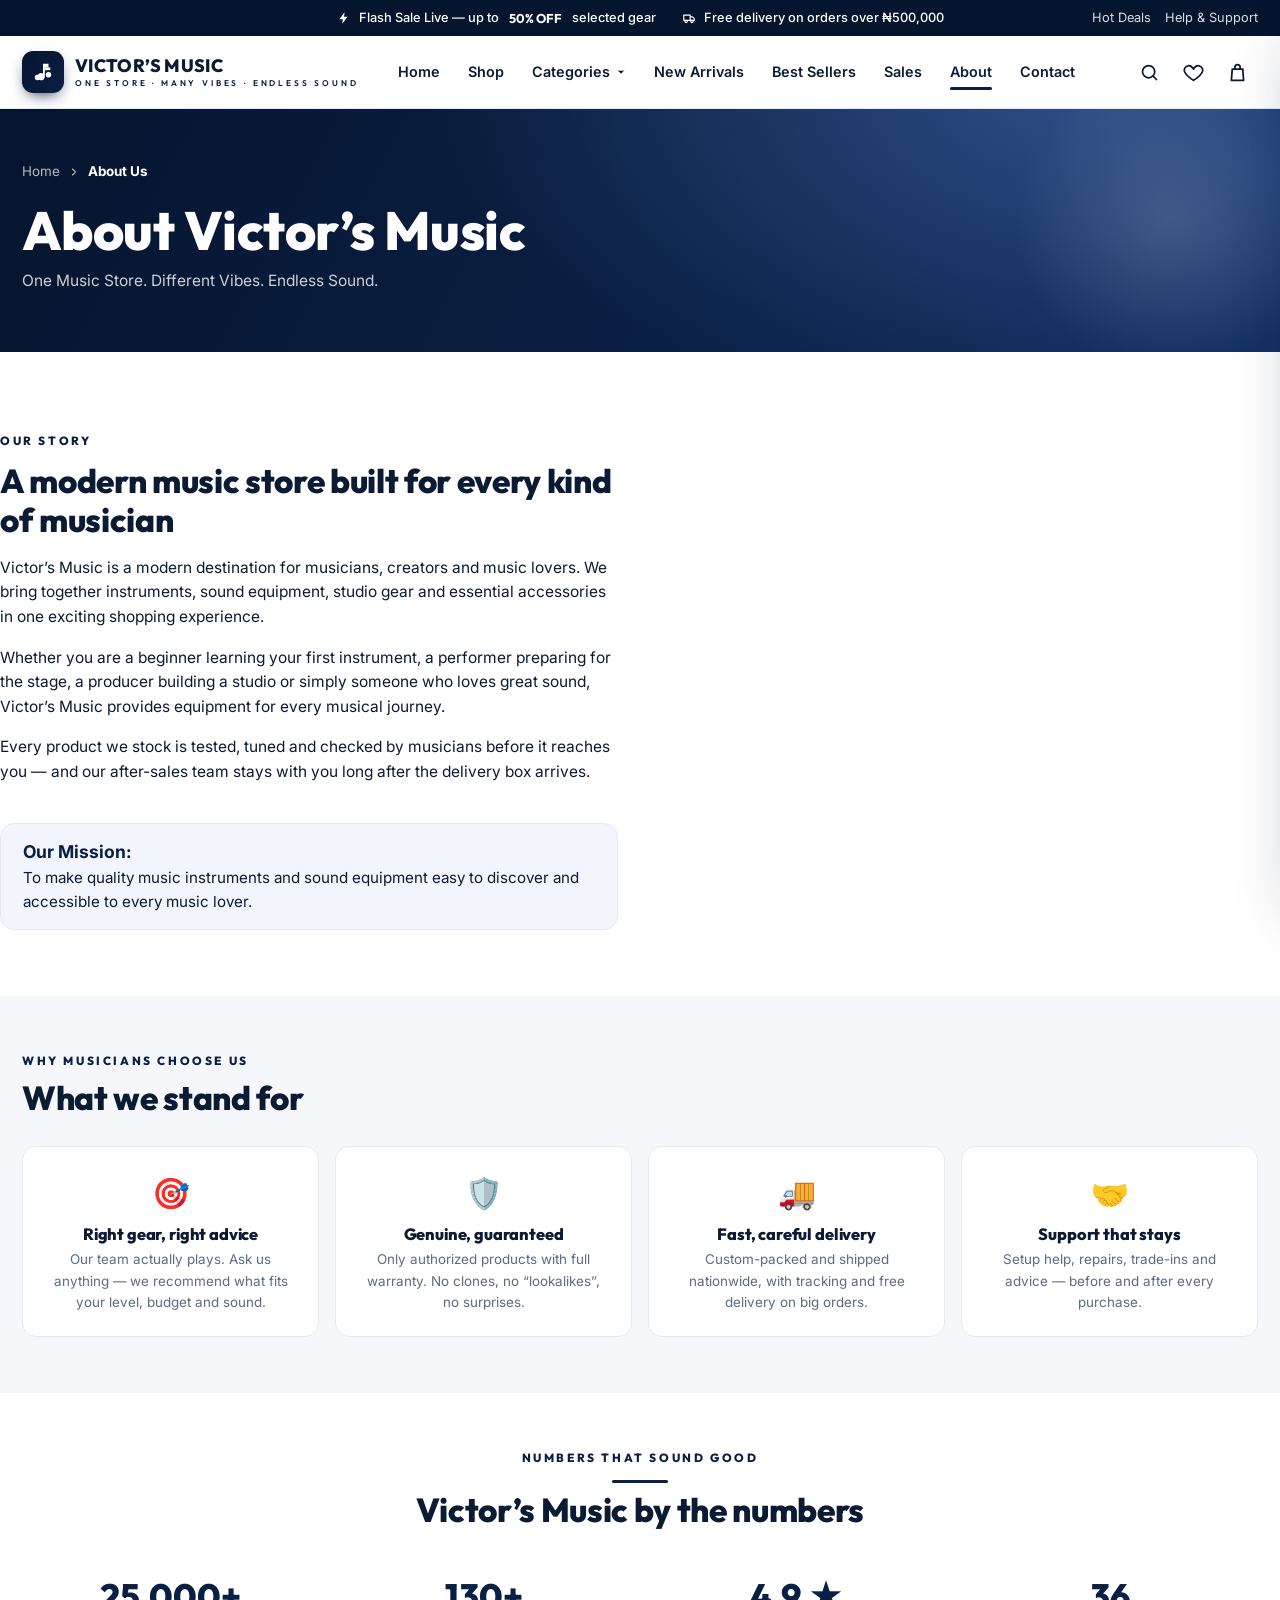
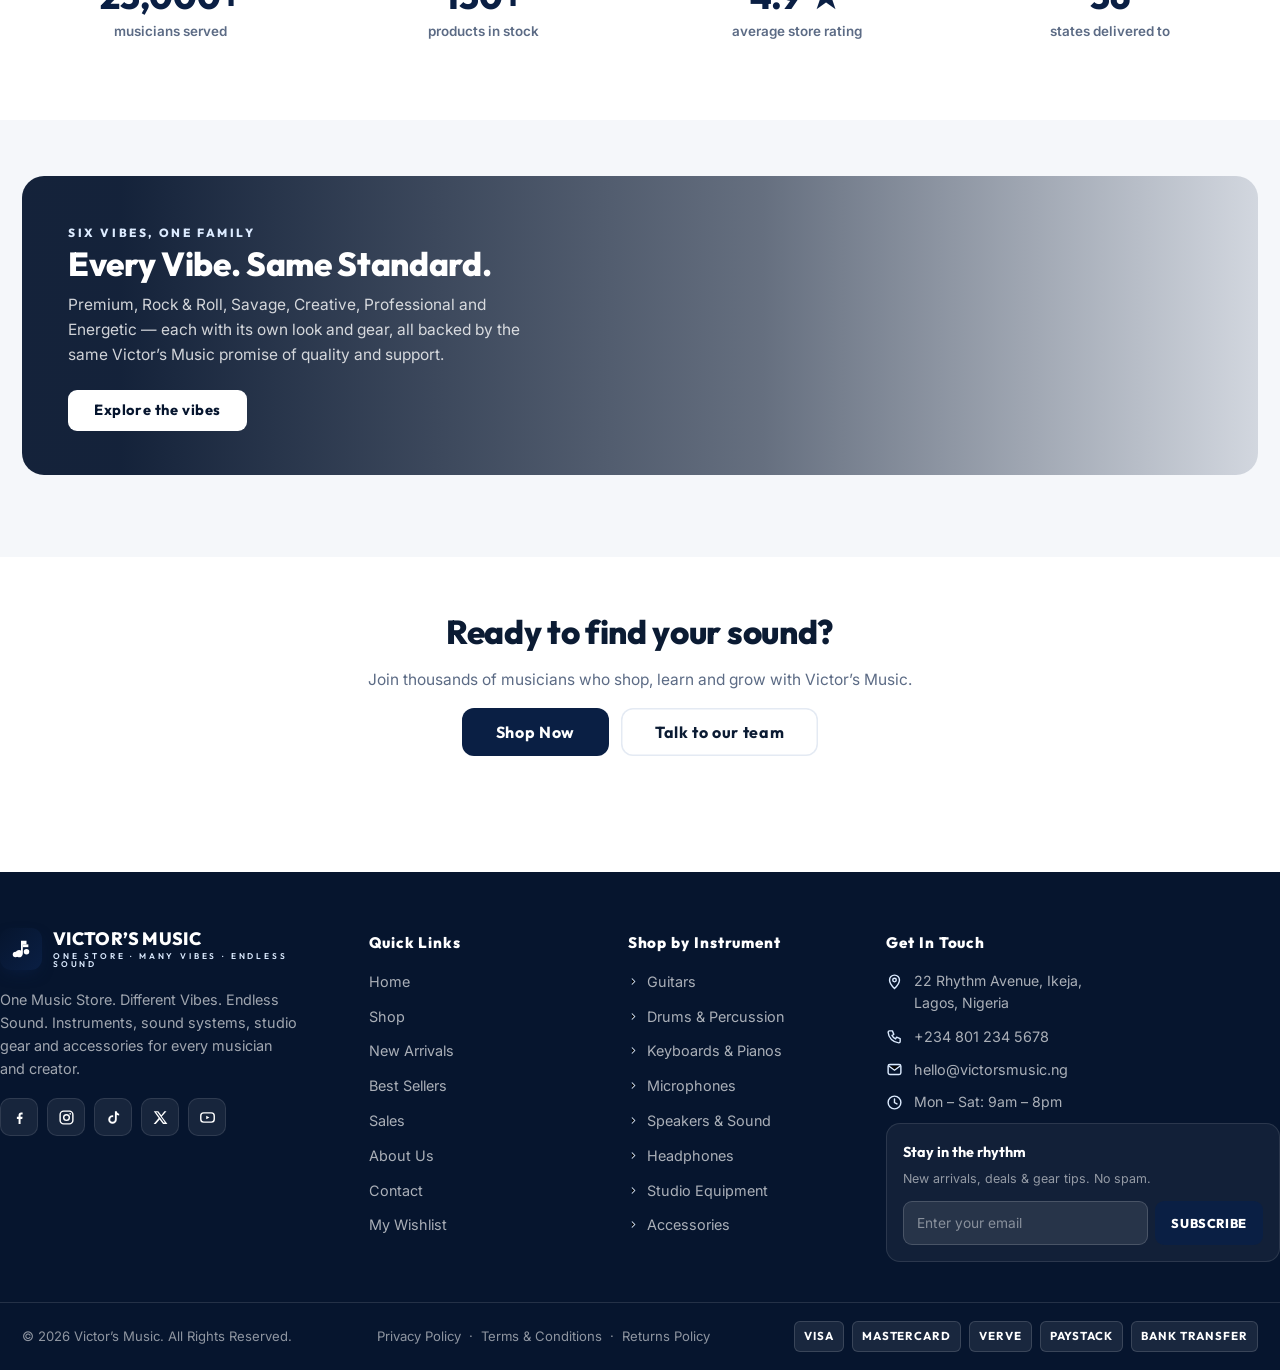
==== about.html @ 10c6d403 "Add files via upload" ====
<!DOCTYPE html>
<html lang="en">
<head>
<meta charset="utf-8">
<meta name="viewport" content="width=device-width, initial-scale=1, viewport-fit=cover">
<title>About Victor's Music</title>
<meta name="description" content="About Victor's Music — a modern destination for musicians, creators and music lovers in Nigeria.">
<link rel="icon" href="data:image/svg+xml,<svg xmlns='http://www.w3.org/2000/svg' viewBox='0 0 100 100'><text y='.9em' font-size='90'>🎵</text></svg>">
<link rel="preconnect" href="https://fonts.googleapis.com">
<link rel="preconnect" href="https://fonts.gstatic.com" crossorigin>
<link href="https://fonts.googleapis.com/css2?family=Inter:wght@400;500;600;700;800&family=Outfit:wght@500;600;700;800;900&display=swap" rel="stylesheet">
<link rel="stylesheet" href="css/style.css">
<link rel="stylesheet" href="css/components.css">
<link rel="stylesheet" href="css/responsive.css">
</head>
<body data-page="about">
<a class="skip-link" href="#vmMain">Skip to content</a>
<div class="topbar" id="vmTopbar"></div>
<header class="site-header" id="vmHeader"></header>

<main id="vmMain">
  <section class="page-hero">
    <div class="page-wrap">
      <div class="crumbs"><a href="index.html">Home</a><svg class="ic" viewBox="0 0 24 24"><path stroke="currentColor" stroke-width="2.2" stroke-linecap="round" stroke-linejoin="round" d="M9 6l6 6-6 6"/></svg><span class="here">About Us</span></div>
      <h1>About Victor&rsquo;s Music</h1>
      <p class="lead">One Music Store. Different Vibes. Endless Sound.</p>
    </div>
    <div class="hero-deco"></div>
  </section>

  <section class="section">
    <div class="page-wrap about-story">
      <div>
        <span class="kicker" style="font-family:var(--font-head);font-weight:800;font-size:.74rem;letter-spacing:.22em;text-transform:uppercase;color:var(--brand)">Our story</span>
        <h2 style="margin:10px 0 16px">A modern music store built for every kind of musician</h2>
        <p>Victor&rsquo;s Music is a modern destination for musicians, creators and music lovers. We bring together instruments, sound equipment, studio gear and essential accessories in one exciting shopping experience.</p>
        <p>Whether you are a beginner learning your first instrument, a performer preparing for the stage, a producer building a studio or simply someone who loves great sound, Victor&rsquo;s Music provides equipment for every musical journey.</p>
        <p>Every product we stock is tested, tuned and checked by musicians before it reaches you — and our after-sales team stays with you long after the delivery box arrives.</p>
        <div class="mini-stat" style="text-align:left;padding:0;margin-top:22px;display:inline-block;background:var(--surface-2);border:1px solid var(--line);border-radius:14px;padding:14px 22px">
          <b style="color:var(--brand);font-size:1.1rem">Our Mission:</b><br>
          <span style="font-size:.95rem">To make quality music instruments and sound equipment easy to discover and accessible to every music lover.</span>
        </div>
      </div>
      <div>
        <img src="https://ai-public.mastergo.com/ai/img_res/e27c6d89054668ee8a7a074ec1b21b3b.jpg" alt="Victor's Music store and studio space" onerror="this.onerror=null;this.style.display='none'">
      </div>
    </div>
  </section>

  <section class="section bg-soft">
    <div class="page-wrap">
      <div class="sec-head">
        <div><span class="kicker">Why musicians choose us</span><h2>What we stand for</h2></div>
      </div>
      <div class="about-values">
        <div class="value-card"><div class="v-em">🎯</div><h4>Right gear, right advice</h4><p>Our team actually plays. Ask us anything — we recommend what fits your level, budget and sound.</p></div>
        <div class="value-card"><div class="v-em">🛡️</div><h4>Genuine, guaranteed</h4><p>Only authorized products with full warranty. No clones, no &ldquo;lookalikes&rdquo;, no surprises.</p></div>
        <div class="value-card"><div class="v-em">🚚</div><h4>Fast, careful delivery</h4><p>Custom-packed and shipped nationwide, with tracking and free delivery on big orders.</p></div>
        <div class="value-card"><div class="v-em">🤝</div><h4>Support that stays</h4><p>Setup help, repairs, trade-ins and advice — before and after every purchase.</p></div>
      </div>
    </div>
  </section>

  <section class="section">
    <div class="page-wrap">
      <div class="sec-head center-head" style="justify-content:center">
        <div><span class="kicker">Numbers that sound good</span><h2>Victor&rsquo;s Music by the numbers</h2></div>
      </div>
      <div style="display:grid;grid-template-columns:repeat(4,1fr);gap:16px" class="stat-row">
        <div class="mini-stat"><div class="n">25,000+</div><div class="l">musicians served</div></div>
        <div class="mini-stat"><div class="n">130+</div><div class="l">products in stock</div></div>
        <div class="mini-stat"><div class="n">4.9 ★</div><div class="l">average store rating</div></div>
        <div class="mini-stat"><div class="n">36</div><div class="l">states delivered to</div></div>
      </div>
    </div>
  </section>

  <section class="section bg-soft">
    <div class="page-wrap">
      <div class="banner reveal" style="margin-bottom:26px">
        <img class="bg" src="https://cdn.wallpapersafari.com/89/11/iXl2vLq.jpg" alt="" onerror="this.onerror=null;this.style.display='none'">
        <div class="bn-veil" style="background:linear-gradient(90deg,rgba(6,21,46,.94) 8%,rgba(6,21,46,.6) 60%,rgba(10,31,68,.15))"></div>
        <div class="bn-in">
          <span class="kicker">Six vibes, one family</span>
          <h2>Every Vibe. Same Standard.</h2>
          <p>Premium, Rock &amp; Roll, Savage, Creative, Professional and Energetic — each with its own look and gear, all backed by the same Victor&rsquo;s Music promise of quality and support.</p>
          <a class="btn" href="shop.html" style="background:#fff;color:#06152E">Explore the vibes</a>
        </div>
      </div>
    </div>
  </section>

  <section class="section">
    <div class="page-wrap" style="text-align:center;max-width:760px">
      <h2>Ready to find your sound?</h2>
      <p class="muted">Join thousands of musicians who shop, learn and grow with Victor&rsquo;s Music.</p>
      <div style="display:flex;gap:12px;justify-content:center;flex-wrap:wrap;margin-top:10px">
        <a class="btn btn-lg" href="shop.html">Shop Now</a>
        <a class="btn btn-lg btn-ghost" href="contact.html">Talk to our team</a>
      </div>
    </div>
  </section>
</main>

<footer class="site-footer" id="vmFooter"></footer>
<div id="vmOverlays"></div>

<script src="js/data.js"></script>
<script src="js/core.js"></script>
<script src="js/layout.js"></script>
<script src="js/cards.js"></script>
<script src="js/pages-home.js"></script>
<script src="js/pages-catalog.js"></script>
<script src="js/pages-product.js"></script>
<script src="js/pages-cart.js"></script>
<script src="js/pages-checkout.js"></script>
<script src="js/pages-misc.js"></script>
<script src="js/boot.js"></script>
</body>
</html>
---- css/style.css ----
/* ==========================================================================
   VICTOR'S MUSIC — style.css
   Design system, themes, layout, navigation, footer.
   Theme engine: <body data-theme="premium|rock|savage|creative|professional|energetic">
   Default (no attribute / "navy") = Navy Blue + White.
   ========================================================================== */

/* ---------- Theme tokens ---------- */
:root{
  --font-body:'Inter',-apple-system,BlinkMacSystemFont,'Segoe UI',Roboto,Arial,sans-serif;
  --font-head:'Outfit','Inter',-apple-system,'Segoe UI',Roboto,Arial,sans-serif;

  /* default: navy + white */
  --page-bg:#FFFFFF;
  --page-bg-2:#F5F7FA;
  --surface:#FFFFFF;
  --surface-2:#F2F6FC;
  --ink:#0B1B33;
  --muted:#5C6B85;
  --line:#E4EAF3;
  --brand:#0A1F44;          /* primary navy */
  --brand-2:#06152E;        /* deep navy */
  --on-brand:#FFFFFF;
  --accent:#DCEBFF;         /* light blue accent */
  --accent-2:#6D9EF0;
  --on-accent:#0A1F44;
  --tint:rgba(10,31,68,.06);
  --tint-2:rgba(10,31,68,.10);
  --sale:#D92D20;
  --ok:#0E9F6E;
  --warn:#B45309;
  --star:#F5B301;
  --hero-grad:radial-gradient(1200px 600px at 85% -10%, rgba(109,158,240,.35) 0%, rgba(10,31,68,0) 55%),linear-gradient(118deg,#06152E 0%,#0A1F44 55%,#0E2A5C 100%);
  --hero-ink:#FFFFFF;
  --hero-muted:rgba(255,255,255,.78);
  --ring:rgba(10,31,68,.35);
  --shadow-1:0 2px 6px rgba(9,24,52,.06),0 1px 2px rgba(9,24,52,.05);
  --shadow-2:0 10px 30px -8px rgba(9,24,52,.16);
  --shadow-3:0 24px 60px -12px rgba(6,21,46,.28);
  --radius:14px;
  --radius-sm:9px;
  --radius-lg:22px;
  --page-max:1280px;
}
body[data-theme="premium"]{
  --page-bg:#0B0B0E; --page-bg-2:#101015; --surface:#15151B; --surface-2:#1B1B22;
  --ink:#F6F1E6; --muted:#A79F8E; --line:#2A2A33;
  --brand:#D4AF37; --brand-2:#121212; --on-brand:#241A04;
  --accent:#E7C766; --accent-2:#D4AF37; --on-accent:#241A04;
  --tint:rgba(212,175,55,.10); --tint-2:rgba(212,175,55,.18);
  --sale:#FF5C4D;
  --hero-grad:radial-gradient(900px 500px at 80% -10%, rgba(212,175,55,.28) 0%, transparent 60%),linear-gradient(120deg,#050505 0%,#101014 55%,#191303 130%);
  --hero-ink:#F7EFDC; --hero-muted:rgba(247,239,220,.72);
  --ring:rgba(212,175,55,.45);
  --shadow-1:0 2px 6px rgba(0,0,0,.5); --shadow-2:0 12px 34px -10px rgba(0,0,0,.65); --shadow-3:0 26px 60px -14px rgba(0,0,0,.8);
}
body[data-theme="rock"]{
  --page-bg:#0D0C0E; --page-bg-2:#131215; --surface:#181619; --surface-2:#201D21;
  --ink:#F6F3F1; --muted:#ABA2A0; --line:#2B272A;
  --brand:#E10600; --brand-2:#0A0809; --on-brand:#FFFFFF;
  --accent:#FF4D43; --accent-2:#E10600; --on-accent:#FFFFFF;
  --tint:rgba(225,6,0,.12); --tint-2:rgba(225,6,0,.2);
  --sale:#FF3B30;
  --hero-grad:radial-gradient(1000px 560px at 82% -12%, rgba(225,6,0,.4) 0%, transparent 58%),linear-gradient(118deg,#0A0809 0%,#17090A 55%,#3A0B09 130%);
  --hero-ink:#FFFFFF; --hero-muted:rgba(255,255,255,.74);
  --ring:rgba(225,6,0,.5);
  --shadow-1:0 2px 6px rgba(0,0,0,.55); --shadow-2:0 12px 34px -10px rgba(0,0,0,.7); --shadow-3:0 26px 60px -14px rgba(0,0,0,.85);
}
body[data-theme="savage"]{
  --page-bg:#07090A; --page-bg-2:#0D1010; --surface:#121617; --surface-2:#171C1C;
  --ink:#EDFFEA; --muted:#8FA68C; --line:#22302A;
  --brand:#39FF14; --brand-2:#060806; --on-brand:#041402;
  --accent:#66FF4D; --accent-2:#39FF14; --on-accent:#041402;
  --tint:rgba(57,255,20,.09); --tint-2:rgba(57,255,20,.16);
  --sale:#FF4D3D;
  --hero-grad:radial-gradient(1000px 540px at 84% -12%, rgba(57,255,20,.22) 0%, transparent 60%),linear-gradient(115deg,#060806 0%,#0B1208 55%,#12270A 130%);
  --hero-ink:#F0FFF0; --hero-muted:rgba(215,255,210,.7);
  --ring:rgba(57,255,20,.5);
  --shadow-1:0 2px 6px rgba(0,0,0,.55); --shadow-2:0 12px 34px -10px rgba(0,0,0,.7); --shadow-3:0 26px 60px -14px rgba(0,0,0,.85);
}
body[data-theme="creative"]{
  --page-bg:#FFFFFF; --page-bg-2:#F8F4FD; --surface:#FFFFFF; --surface-2:#F4ECFC;
  --ink:#2A1040; --muted:#7E6D95; --line:#E9DFF6;
  --brand:#6A0DAD; --brand-2:#2C0349; --on-brand:#FFFFFF;
  --accent:#FF4FA3; --accent-2:#6A0DAD; --on-accent:#FFFFFF;
  --tint:rgba(106,13,173,.07); --tint-2:rgba(106,13,173,.13);
  --sale:#E11D74;
  --hero-grad:radial-gradient(1100px 620px at 88% -12%, rgba(255,79,163,.5) 0%, rgba(120,80,255,.25) 45%, transparent 65%),linear-gradient(120deg,#2C0349 0%,#6A0DAD 48%,#3E1FBF 100%);
  --hero-ink:#FFFFFF; --hero-muted:rgba(255,255,255,.8);
  --ring:rgba(106,13,173,.4);
  --shadow-1:0 2px 6px rgba(44,3,73,.08); --shadow-2:0 12px 34px -10px rgba(44,3,73,.22); --shadow-3:0 26px 60px -14px rgba(44,3,73,.32);
}
body[data-theme="professional"]{
  --page-bg:#FFFFFF; --page-bg-2:#F2F6FB; --surface:#FFFFFF; --surface-2:#EEF3FA;
  --ink:#10233F; --muted:#5A6B85; --line:#DCE5F1;
  --brand:#0F3D91; --brand-2:#08234F; --on-brand:#FFFFFF;
  --accent:#3E78E0; --accent-2:#0F3D91; --on-accent:#FFFFFF;
  --tint:rgba(15,61,145,.07); --tint-2:rgba(15,61,145,.13);
  --sale:#D92D20;
  --hero-grad:radial-gradient(1100px 600px at 85% -12%, rgba(62,120,224,.4) 0%, transparent 60%),linear-gradient(118deg,#08234F 0%,#0F3D91 55%,#1156B8 130%);
  --hero-ink:#FFFFFF; --hero-muted:rgba(255,255,255,.78);
  --ring:rgba(15,61,145,.4);
  --shadow-1:0 2px 6px rgba(8,35,79,.08); --shadow-2:0 12px 34px -10px rgba(8,35,79,.22); --shadow-3:0 26px 60px -14px rgba(8,35,79,.34);
}
body[data-theme="energetic"]{
  --page-bg:#FFFFFF; --page-bg-2:#FFF6EC; --surface:#FFFFFF; --surface-2:#FFEFDC;
  --ink:#171310; --muted:#7A6B5C; --line:#F0E3D3;
  --brand:#FF7A00; --brand-2:#120C06; --on-brand:#2A1400;
  --accent:#FFB066; --accent-2:#FF7A00; --on-accent:#2A1400;
  --tint:rgba(255,122,0,.09); --tint-2:rgba(255,122,0,.16);
  --sale:#E0410B;
  --hero-grad:radial-gradient(1100px 600px at 85% -12%, rgba(255,176,102,.45) 0%, transparent 60%),linear-gradient(118deg,#120C06 0%,#241204 55%,#5A2C00 130%);
  --hero-ink:#FFFFFF; --hero-muted:rgba(255,255,255,.8);
  --ring:rgba(255,122,0,.45);
  --shadow-1:0 2px 6px rgba(18,12,6,.08); --shadow-2:0 12px 34px -10px rgba(18,12,6,.2); --shadow-3:0 26px 60px -14px rgba(18,12,6,.3);
}

/* ---------- Reset / base ---------- */
*,*::before,*::after{box-sizing:border-box}
html{-webkit-text-size-adjust:100%;scroll-behavior:smooth}
body{
  margin:0;
  font-family:var(--font-body);
  font-size:15.5px;
  line-height:1.6;
  color:var(--ink);
  background:var(--page-bg);
  transition:background-color .45s ease,color .45s ease;
  -webkit-font-smoothing:antialiased;
  overflow-x:hidden;
}
img{max-width:100%;display:block;border:0}
a{color:inherit;text-decoration:none}
button{font:inherit;cursor:pointer;border:0;background:none;color:inherit}
input,select,textarea{font:inherit;color:inherit}
h1,h2,h3,h4,h5{font-family:var(--font-head);line-height:1.16;margin:0 0 .5em;font-weight:800;letter-spacing:-.01em}
h1{font-size:clamp(1.9rem,4.2vw,3.4rem)}
h2{font-size:clamp(1.45rem,2.6vw,2.15rem)}
h3{font-size:1.22rem}
h4{font-size:1.02rem}
p{margin:0 0 1em}
ul{padding:0;margin:0;list-style:none}
svg{display:block}
::selection{background:var(--brand);color:#fff}
:focus-visible{outline:2px solid var(--ring);outline-offset:2px;border-radius:4px}

.page-wrap{max-width:var(--page-max);margin:0 auto;padding:0 22px}
.wrap-wide{max-width:1460px;margin:0 auto;padding:0 22px}

.section{padding:56px 0}
.section-tight{padding:36px 0}
.muted{color:var(--muted)}
.accent{color:var(--brand)}
small{font-size:.86em}

/* theme surface helpers */
.bg-soft{background:var(--page-bg-2)}

/* ---------- Reusable UI primitives ---------- */
.btn{
  display:inline-flex;align-items:center;justify-content:center;gap:9px;
  font-family:var(--font-head);font-weight:700;font-size:.92rem;letter-spacing:.04em;
  padding:13px 26px;border-radius:var(--radius-sm);line-height:1;
  background:var(--brand);color:var(--on-brand);
  transition:transform .16s ease,box-shadow .2s ease,background .2s ease,color .2s ease,opacity .2s ease;
  white-space:nowrap;user-select:none;
}
.btn:hover{transform:translateY(-2px);box-shadow:var(--shadow-2);filter:brightness(1.06)}
.btn:active{transform:translateY(0)}
.btn:disabled{opacity:.55;cursor:not-allowed;transform:none;box-shadow:none;filter:none}
.btn-lg{padding:16px 34px;font-size:1rem;border-radius:12px}
.btn-sm{padding:9px 16px;font-size:.82rem}
.btn-block{width:100%}
.btn .ic{width:17px;height:17px;flex:none}
.btn-gold{background:var(--brand);}
.btn-ghost{
  background:transparent;color:var(--ink);box-shadow:inset 0 0 0 1.5px var(--line);
}
.btn-ghost:hover{background:var(--tint);box-shadow:inset 0 0 0 1.5px var(--tint-2)}
.btn-ghost-inv{
  background:rgba(255,255,255,.08);color:#fff;box-shadow:inset 0 0 0 1.5px rgba(255,255,255,.35);
}
.btn-ghost-inv:hover{background:rgba(255,255,255,.16);box-shadow:inset 0 0 0 1.5px rgba(255,255,255,.6)}
.btn-outline-accent{background:transparent;color:var(--brand);box-shadow:inset 0 0 0 1.5px var(--brand)}
.btn-outline-accent:hover{background:var(--brand);color:var(--on-brand)}
.btn-dark{background:var(--brand-2);color:#fff}
.btn-danger{background:var(--sale);color:#fff}
.btn-soft{background:var(--tint);color:var(--brand)}

.icon-btn{
  position:relative;display:inline-flex;align-items:center;justify-content:center;
  width:42px;height:42px;border-radius:50%;color:var(--ink);
  transition:background .18s ease,transform .15s ease;
}
.icon-btn:hover{background:var(--tint)}
.icon-btn .ic{width:21px;height:21px}
.icon-btn .badge{
  position:absolute;top:-2px;right:-2px;min-width:18px;height:18px;padding:0 4px;
  border-radius:20px;background:var(--brand);color:var(--on-brand);
  font-size:.66rem;font-weight:800;display:flex;align-items:center;justify-content:center;
  font-family:var(--font-head);border:2px solid var(--page-bg);
}
.badge-pop{animation:pop .4s ease}
@keyframes pop{40%{transform:scale(1.35)}}

/* ---------- chips & badges ---------- */
.chip{
  display:inline-flex;align-items:center;gap:6px;padding:6px 13px;border-radius:30px;
  background:var(--surface);box-shadow:inset 0 0 0 1px var(--line);
  font-size:.82rem;font-weight:600;color:var(--ink);transition:all .18s ease;white-space:nowrap;
}
a.chip:hover{box-shadow:inset 0 0 0 1.5px var(--brand);transform:translateY(-1px)}
.tag{
  display:inline-block;padding:4px 10px;border-radius:6px;font-size:.7rem;font-weight:800;
  letter-spacing:.08em;text-transform:uppercase;font-family:var(--font-head);
}
.tag-new{background:#0E9F6E;color:#fff}
.tag-best{background:#F59E0B;color:#331b00}
.tag-hot{background:#E10600;color:#fff}
.tag-sale{background:#D92D20;color:#fff}
.tag-flash{background:#B91C1C;color:#fff}
.tag-premium{background:#D4AF37;color:#241A04}
.tag-rock{background:#E10600;color:#fff}
.tag-savage{background:#39FF14;color:#061305}
.tag-creative{background:linear-gradient(90deg,#6A0DAD,#FF4FA3);color:#fff}
.tag-professional{background:#0F3D91;color:#fff}
.tag-energetic{background:#FF7A00;color:#2A1400}

.stars{display:inline-flex;align-items:center;gap:6px;font-size:.8rem;color:var(--muted)}
.star-row{position:relative;display:inline-block;font-size:1rem;line-height:1;letter-spacing:2px;color:#D7DCE6}
.star-row .fill{position:absolute;inset:0;overflow:hidden;white-space:nowrap;color:var(--star);width:0}
.star-row i{font-style:normal}
.star-row .back{white-space:nowrap}
.star-row .fill span{white-space:nowrap}

/* ---------- Section headers ---------- */
.sec-head{display:flex;align-items:flex-end;justify-content:space-between;gap:18px;margin-bottom:28px;flex-wrap:wrap}
.sec-head .kicker{
  font-family:var(--font-head);font-weight:800;font-size:.74rem;letter-spacing:.22em;
  text-transform:uppercase;color:var(--brand);margin-bottom:8px;display:block;
}
.sec-head h2{margin:0}
.sec-head p{margin:6px 0 0;color:var(--muted);max-width:640px}
.sec-head .link-all{font-weight:700;font-size:.88rem;color:var(--brand);display:inline-flex;gap:7px;align-items:center}
.sec-head .link-all:hover{gap:11px}
.sec-head .link-all .ic{width:15px;height:15px;transition:transform .18s ease}
.center-head{text-align:center}
.center-head .kicker::after{content:"";display:block;width:56px;height:3px;border-radius:3px;background:var(--brand);margin:12px auto 0}

/* ---------- Announcement bar ---------- */
.topbar{background:var(--brand-2);color:#fff;font-size:.8rem;position:relative;z-index:60}
.topbar .page-wrap{display:flex;align-items:center;justify-content:center;gap:26px;height:36px}
.topbar .msg{display:flex;align-items:center;gap:8px;font-weight:500;white-space:nowrap}
.topbar .msg .ic{width:14px;height:14px;flex:none}
.topbar b{font-family:var(--font-head)}
.topbar .right{position:absolute;right:22px;display:flex;gap:14px}
.topbar .right a{opacity:.85;display:inline-flex;align-items:center;gap:6px}
.topbar .right a:hover{opacity:1;text-decoration:underline}
@media(max-width:760px){.topbar .right{display:none}.topbar .msg{font-size:.74rem}}

/* ---------- Header / nav ---------- */
.site-header{
  position:sticky;top:0;z-index:50;
  background:color-mix(in srgb,var(--page-bg) 92%,transparent);
  -webkit-backdrop-filter:blur(12px);backdrop-filter:blur(12px);
  border-bottom:1px solid var(--line);
  transition:background .4s ease,border-color .4s ease;
}
.nav-row{display:flex;align-items:center;gap:18px;height:72px}
.brand{display:flex;align-items:center;gap:11px;flex:none}
.brand .mark{
  width:42px;height:42px;border-radius:11px;flex:none;
  background:linear-gradient(135deg,var(--brand-2),var(--brand));
  display:flex;align-items:center;justify-content:center;color:var(--on-brand);
  box-shadow:0 6px 16px -6px var(--brand);
}
.brand .mark .ic{width:22px;height:22px}
.brand .name{font-family:var(--font-head);font-weight:800;font-size:1.12rem;line-height:1;letter-spacing:.02em}
.brand .name span{display:block;font-size:.52rem;font-weight:600;letter-spacing:.34em;text-transform:uppercase;color:var(--brand);margin-top:4px}
.main-nav{display:flex;align-items:center;gap:2px;margin-left:8px;flex:1}
.main-nav a{
  padding:9px 13px;border-radius:9px;font-weight:600;font-size:.9rem;color:var(--ink);
  display:flex;align-items:center;gap:6px;position:relative;
}
.main-nav a:hover{background:var(--tint);color:var(--brand)}
.main-nav a.active{color:var(--brand)}
.main-nav a.active::after{content:"";position:absolute;left:13px;right:13px;bottom:3px;height:3px;border-radius:3px;background:var(--brand)}
.nav-cta{
  margin-left:auto;display:flex;align-items:center;gap:2px;flex:none;
}
.nav-cta .sep{width:1px;height:26px;background:var(--line);margin:0 8px}
.has-dd{position:relative}
.dd-caret{width:10px;height:10px;transition:transform .2s ease}
.has-dd:hover .dd-caret{transform:rotate(180deg)}

/* mega dropdown */
.mega{
  position:absolute;top:calc(100% + 14px);left:50%;transform:translateX(-50%) translateY(8px);
  width:min(880px,calc(100vw - 40px));
  background:var(--surface);border:1px solid var(--line);border-radius:var(--radius-lg);
  box-shadow:var(--shadow-3);
  opacity:0;visibility:hidden;transition:opacity .18s ease,transform .18s ease,visibility .18s;
  padding:22px;display:grid;grid-template-columns:1.25fr 1fr;gap:8px 30px;
}
.has-dd:hover .mega,.has-dd:focus-within .mega{opacity:1;visibility:visible;transform:translateX(-50%) translateY(0)}
.mega::before{content:"";position:absolute;top:-14px;left:0;right:0;height:14px}
.mega h4{margin:4px 0 10px;font-size:.76rem;letter-spacing:.16em;text-transform:uppercase;color:var(--brand)}
.mega .links{display:grid;grid-template-columns:1fr 1fr;gap:2px 20px}
.mega .links a,.mega .links button{
  display:flex;align-items:center;gap:10px;padding:7px 10px;border-radius:9px;font-weight:600;font-size:.9rem;text-align:left;width:100%;
}
.mega .links a:hover,.mega .links button:hover{background:var(--tint);color:var(--brand);transform:translateX(3px)}
.mega .links .em{font-size:1.05rem}
.mega .vibe-panel .links{display:flex;flex-direction:column}
.vibe-dot{width:9px;height:9px;border-radius:50%;flex:none;box-shadow:0 0 0 3px var(--page-bg),0 0 0 4px currentColor}
.dot-premium{background:#D4AF37;color:#D4AF37}
.dot-rock{background:#E10600;color:#E10600}
.dot-savage{background:#39FF14;color:#39FF14}
.dot-creative{background:linear-gradient(90deg,#6A0DAD,#FF4FA3);color:#6A0DAD}
.dot-professional{background:#0F3D91;color:#0F3D91}
.dot-energetic{background:#FF7A00;color:#FF7A00}

/* mobile burger + off-canvas */
.burger{display:none}
.mobile-nav{position:fixed;inset:0;z-index:120;visibility:hidden}
.mobile-nav.open{visibility:visible}
.mobile-nav .scrim{position:absolute;inset:0;background:rgba(4,10,22,.55);opacity:0;transition:opacity .25s ease;backdrop-filter:blur(2px)}
.mobile-nav.open .scrim{opacity:1}
.mobile-nav .panel{
  position:absolute;top:0;bottom:0;left:0;width:min(330px,88vw);
  background:var(--page-bg);transform:translateX(-102%);transition:transform .28s cubic-bezier(.2,.8,.2,1);
  display:flex;flex-direction:column;box-shadow:var(--shadow-3);overflow:hidden;
}
.mobile-nav.open .panel{transform:translateX(0)}
.mobile-nav .panel-head{display:flex;align-items:center;justify-content:space-between;padding:18px 20px;border-bottom:1px solid var(--line)}
.mobile-nav .panel-body{overflow-y:auto;padding:10px 18px 26px;flex:1}
.mobile-nav a.row-link{
  display:flex;align-items:center;justify-content:space-between;gap:10px;padding:13px 6px;
  font-weight:600;font-size:.98rem;border-bottom:1px solid var(--line);
}
.mobile-nav .group-title{font-size:.72rem;font-weight:800;letter-spacing:.18em;text-transform:uppercase;color:var(--brand);margin:20px 6px 6px}
.mobile-nav .mini{display:flex;flex-wrap:wrap;gap:8px}
.mobile-nav .mini a{padding:7px 12px;font-size:.83rem;font-weight:600;border-radius:8px;background:var(--surface-2);border:1px solid var(--line)}
.mobile-nav .mini a:hover{border-color:var(--brand);color:var(--brand)}
.mobile-nav .panel-foot{padding:16px 20px;border-top:1px solid var(--line);font-size:.8rem;color:var(--muted)}

/* ---------- Search overlay ---------- */
.search-layer{position:fixed;inset:0;z-index:110;visibility:hidden;display:flex;align-items:flex-start;justify-content:center;padding:7vh 18px 0}
.search-layer.open{visibility:visible}
.search-layer .scrim{position:absolute;inset:0;background:rgba(4,10,22,.6);opacity:0;transition:opacity .22s ease;backdrop-filter:blur(3px)}
.search-layer.open .scrim{opacity:1}
.search-box{
  position:relative;width:min(720px,100%);background:var(--page-bg);border-radius:18px;
  box-shadow:var(--shadow-3);overflow:hidden;opacity:0;transform:translateY(-14px);transition:opacity .2s ease,transform .2s ease;
  border:1px solid var(--line);
}
.search-layer.open .search-box{opacity:1;transform:translateY(0)}
.search-form{display:flex;align-items:center;gap:12px;padding:6px 8px 6px 20px;border-bottom:1px solid var(--line)}
.search-form .ic{width:22px;height:22px;color:var(--brand);flex:none}
.search-form input{flex:1;border:0;background:none;font-size:1.08rem;padding:16px 0;min-width:0}
.search-form input:focus{outline:none}
.search-close{flex:none}
.search-sugg{padding:16px 20px 20px}
.search-sugg h5{margin:0 0 10px;font-size:.74rem;letter-spacing:.15em;text-transform:uppercase;color:var(--muted);font-family:var(--font-head)}
.search-sugg .terms{display:flex;flex-wrap:wrap;gap:8px}
.search-results-nowrap{max-height:300px;overflow:auto}
.sr-item{display:flex;align-items:center;gap:12px;padding:9px 10px;border-radius:10px}
.sr-item:hover{background:var(--tint)}
.sr-item img{width:46px;height:46px;object-fit:cover;border-radius:8px;flex:none;background:var(--page-bg-2)}
.sr-item .t{flex:1;min-width:0}
.sr-item .t b{display:block;font-size:.92rem;white-space:nowrap;overflow:hidden;text-overflow:ellipsis}
.sr-item .t small{color:var(--muted)}
.sr-item .p{font-weight:800;font-family:var(--font-head);font-size:.92rem;color:var(--brand)}

/* ---------- Hero ---------- */
.hero{position:relative;color:var(--hero-ink);background:var(--hero-grad);overflow:hidden}
.hero .grid{display:grid;grid-template-columns:1.05fr .95fr;gap:44px;align-items:center;padding:78px 0 92px;position:relative;z-index:2}
.hero .eyebrow{
  display:inline-flex;align-items:center;gap:10px;padding:8px 16px;border-radius:30px;
  background:rgba(255,255,255,.1);border:1px solid rgba(255,255,255,.22);
  font-family:var(--font-head);font-weight:700;font-size:.78rem;letter-spacing:.16em;text-transform:uppercase;margin-bottom:20px;
}
.hero h1{font-size:clamp(2.5rem,5.6vw,4.35rem);margin-bottom:14px;color:#fff}
.hero h1 .hl{color:var(--accent)}
.hero .tagline{
  font-family:var(--font-head);font-weight:700;font-size:clamp(1.05rem,1.8vw,1.4rem);
  color:#fff;margin:0 0 12px;letter-spacing:.01em;
}
.hero .tagline em{font-style:normal;color:var(--accent)}
.hero .sub{color:var(--hero-muted);font-size:1.03rem;max-width:520px;margin:0 0 30px}
.hero .cta-row{display:flex;gap:14px;flex-wrap:wrap}
.hero .cta-row .btn{background:#fff;color:var(--brand-2)}
.hero .cta-row .btn-b{background:transparent;color:#fff;box-shadow:inset 0 0 0 1.5px rgba(255,255,255,.45)}
.hero .cta-row .btn-b:hover{background:rgba(255,255,255,.14)}
.hero .stats{display:flex;gap:36px;margin-top:42px;flex-wrap:wrap}
.hero .stats .num{font-family:var(--font-head);font-weight:800;font-size:1.55rem;color:#fff;line-height:1.1}
.hero .stats .lbl{font-size:.78rem;color:var(--hero-muted)}
.hero .art{position:relative;z-index:2}
.hero-img{
  border-radius:var(--radius-lg);aspect-ratio:5/4;object-fit:cover;width:100%;
  box-shadow:0 30px 80px -20px rgba(0,0,0,.55);
  border:1px solid rgba(255,255,255,.14);
}
.hero .float-card{
  position:absolute;background:rgba(255,255,255,.12);border:1px solid rgba(255,255,255,.25);
  -webkit-backdrop-filter:blur(10px);backdrop-filter:blur(10px);border-radius:14px;
  padding:12px 16px;display:flex;align-items:center;gap:11px;color:#fff;box-shadow:0 18px 40px -14px rgba(0,0,0,.5);
  animation:floaty 5s ease-in-out infinite;
}
.hero .float-card .f-ic{width:38px;height:38px;border-radius:10px;background:rgba(255,255,255,.15);display:flex;align-items:center;justify-content:center;flex:none}
.hero .float-card .f-ic .ic{width:20px;height:20px}
.hero .float-card b{display:block;font-size:.92rem;line-height:1.2;font-family:var(--font-head)}
.hero .float-card small{color:rgba(255,255,255,.75);font-size:.72rem}
.hero .fc-1{top:9%;left:-6%;animation-delay:.4s}
.hero .fc-2{bottom:7%;right:-3%;animation-delay:2s}
@keyframes floaty{0%,100%{transform:translateY(0)}50%{transform:translateY(-9px)}}
.hero .eq-bars{position:absolute;right:6%;bottom:6%;display:flex;gap:5px;align-items:flex-end;opacity:.5;z-index:1}
.hero .eq-bars i{width:7px;background:var(--accent);border-radius:4px;animation:eq 1.1s ease-in-out infinite}
.hero .eq-bars i:nth-child(1){height:16px}.hero .eq-bars i:nth-child(2){height:30px;animation-delay:.2s}
.hero .eq-bars i:nth-child(3){height:22px;animation-delay:.45s}.hero .eq-bars i:nth-child(4){height:34px;animation-delay:.1s}
.hero .eq-bars i:nth-child(5){height:12px;animation-delay:.6s}
@keyframes eq{0%,100%{transform:scaleY(.5)}50%{transform:scaleY(1)}}
.hero-wave{position:absolute;bottom:-1px;left:0;right:0;z-index:1;line-height:0}
.hero-wave svg{width:100%;height:60px;fill:var(--page-bg)}

@media(max-width:980px){
  .hero .grid{grid-template-columns:1fr;padding:58px 0 66px;gap:38px}
  .hero .art{max-width:520px}
  .hero .fc-1{left:-2%}
}
/* dark themes: white CTA contrast fix */
body[data-theme="rock"] .hero .cta-row .btn,body[data-theme="savage"] .hero .cta-row .btn{background:#fff}

/* ---------- Feature strip ---------- */
.feat-strip{background:var(--brand-2);color:#fff}
body[data-theme="navy"] .feat-strip{background:#06152E}
.feat-strip .page-wrap{display:grid;grid-template-columns:repeat(4,1fr);gap:10px;padding:20px 22px}
.feat-strip .feat{display:flex;gap:13px;align-items:center;padding:6px 8px}
.feat-strip .f-ic{width:44px;height:44px;border-radius:12px;background:rgba(255,255,255,.08);border:1px solid rgba(255,255,255,.14);display:flex;align-items:center;justify-content:center;flex:none}
.feat-strip .f-ic .ic{width:21px;height:21px;color:var(--accent)}
.feat-strip b{display:block;font-family:var(--font-head);font-size:.9rem}
.feat-strip small{color:rgba(255,255,255,.6);font-size:.78rem}
@media(max-width:900px){.feat-strip .page-wrap{grid-template-columns:repeat(2,1fr)}}
@media(max-width:520px){.feat-strip .page-wrap{grid-template-columns:1fr;gap:4px}}

/* ---------- Vibe cards ---------- */
.vibe-grid{display:grid;grid-template-columns:repeat(3,1fr);gap:20px}
.vibe-card{
  position:relative;border-radius:var(--radius-lg);overflow:hidden;display:block;
  box-shadow:var(--shadow-1);isolation:isolate;min-height:230px;
}
.vibe-card .vc-bg{position:absolute;inset:0;object-fit:cover;width:100%;height:100%;transition:transform .55s ease;z-index:-2}
.vibe-card:hover .vc-bg{transform:scale(1.07)}
.vibe-card .vc-veil{position:absolute;inset:0;z-index:-1;transition:opacity .35s ease}
.vibe-card .vc-in{position:relative;z-index:1;padding:24px;height:100%;display:flex;flex-direction:column;min-height:230px}
.vibe-card .vc-icon{font-size:1.9rem;line-height:1;margin-bottom:auto}
.vibe-card h3{color:#fff;font-size:1.5rem;margin:0 0 4px;text-shadow:0 2px 14px rgba(0,0,0,.5)}
.vibe-card p{color:rgba(255,255,255,.88);font-weight:600;margin:0 0 14px;font-size:.9rem}
.vibe-card .vc-go{
  display:inline-flex;align-items:center;gap:8px;color:#fff;font-weight:700;font-size:.82rem;
  letter-spacing:.1em;text-transform:uppercase;font-family:var(--font-head);padding-bottom:3px;
  border-bottom:2px solid rgba(255,255,255,.7);width:max-content;transition:gap .18s ease;
}
.vibe-card:hover .vc-go{gap:13px}
.vibe-card .vc-go .ic{width:14px;height:14px}
/* per-card gradient veils */
.vibe-card[data-vibe="premium"] .vc-veil{background:linear-gradient(160deg,rgba(10,8,4,.1) 20%,rgba(212,175,55,.25) 60%,rgba(0,0,0,.62))}
.vibe-card[data-vibe="rock"] .vc-veil{background:linear-gradient(165deg,rgba(20,2,2,.1) 10%,rgba(225,6,0,.35) 55%,rgba(0,0,0,.66))}
.vibe-card[data-vibe="savage"] .vc-veil{background:linear-gradient(165deg,rgba(0,0,0,.15) 10%,rgba(25,80,10,.4) 50%,rgba(0,0,0,.72))}
.vibe-card[data-vibe="creative"] .vc-veil{background:linear-gradient(165deg,rgba(44,3,73,.2) 5%,rgba(106,13,173,.45) 45%,rgba(10,0,20,.7))}
.vibe-card[data-vibe="professional"] .vc-veil{background:linear-gradient(165deg,rgba(6,20,40,.1) 10%,rgba(15,61,145,.4) 55%,rgba(2,10,24,.7))}
.vibe-card[data-vibe="energetic"] .vc-veil{background:linear-gradient(165deg,rgba(40,15,0,.15) 10%,rgba(255,122,0,.35) 55%,rgba(10,5,0,.7))}
@media(max-width:1020px){.vibe-grid{grid-template-columns:repeat(2,1fr)}}
@media(max-width:560px){.vibe-grid{grid-template-columns:1fr}.vibe-card .vc-in{min-height:200px}}

/* ---------- Instrument tiles ---------- */
.inst-grid{display:grid;grid-template-columns:repeat(4,1fr);gap:16px}
.inst-tile{
  position:relative;border-radius:var(--radius);overflow:hidden;display:block;box-shadow:var(--shadow-1);
  background:var(--surface);border:1px solid var(--line);
}
.inst-tile .it-img{position:relative;aspect-ratio:4/3;overflow:hidden;background:var(--surface-2)}
.inst-tile .it-img img{width:100%;height:100%;object-fit:cover;transition:transform .5s ease}
.inst-tile:hover .it-img img{transform:scale(1.07)}
.inst-tile .it-img::after{content:"";position:absolute;inset:0;background:linear-gradient(180deg,transparent 40%,rgba(6,21,46,.35));opacity:0;transition:opacity .3s}
.inst-tile:hover .it-img::after{opacity:1}
.inst-tile .it-body{padding:14px 16px 16px;display:flex;align-items:center;justify-content:space-between;gap:8px}
.inst-tile .em{font-size:1.5rem}
.inst-tile h3{margin:0;font-size:1.06rem}
.inst-tile .count{display:block;color:var(--muted);font-size:.76rem;font-weight:600}
.inst-tile .arrow{width:34px;height:34px;border-radius:50%;background:var(--tint);color:var(--brand);display:flex;align-items:center;justify-content:center;transition:all .2s ease;flex:none}
.inst-tile .arrow .ic{width:15px;height:15px}
.inst-tile:hover .arrow{background:var(--brand);color:var(--on-brand);transform:rotate(-45deg)}
@media(max-width:1100px){.inst-grid{grid-template-columns:repeat(3,1fr)}}
@media(max-width:820px){.inst-grid{grid-template-columns:repeat(2,1fr)}}
@media(max-width:460px){.inst-grid{grid-template-columns:1fr 1fr;gap:10px}.inst-tile h3{font-size:.92rem}}

/* ---------- Product cards ---------- */
.prod-grid{display:grid;grid-template-columns:repeat(auto-fill,minmax(248px,1fr));gap:18px}
.prod-card{
  position:relative;display:flex;flex-direction:column;
  background:var(--surface);border:1px solid var(--line);border-radius:var(--radius);
  overflow:hidden;transition:transform .22s ease,box-shadow .24s ease,border-color .22s ease;
}
.prod-card:hover{transform:translateY(-5px);box-shadow:var(--shadow-2);border-color:color-mix(in srgb,var(--brand) 45%,var(--line))}
.prod-card .pc-img-wrap{position:relative;aspect-ratio:1/0.92;background:var(--surface-2);overflow:hidden}
.prod-card .pc-img{width:100%;height:100%;object-fit:cover;transition:transform .5s ease}
.prod-card:hover .pc-img{transform:scale(1.06)}
.pc-badges{position:absolute;top:10px;left:10px;display:flex;flex-direction:column;gap:6px;z-index:2;align-items:flex-start}
.pc-actions{position:absolute;top:10px;right:10px;display:flex;flex-direction:column;gap:8px;z-index:2;opacity:0;transform:translateX(8px);transition:all .22s ease}
.prod-card:hover .pc-actions{opacity:1;transform:translateX(0)}
.pc-act{
  width:36px;height:36px;border-radius:50%;background:var(--surface);color:var(--ink);
  display:flex;align-items:center;justify-content:center;box-shadow:var(--shadow-1);
  border:1px solid var(--line);transition:all .18s ease;
}
.pc-act .ic{width:17px;height:17px}
.pc-act:hover{background:var(--brand);color:var(--on-brand);border-color:var(--brand)}
.pc-act.on{background:var(--sale);color:#fff;border-color:var(--sale)}
.pc-wish.on .ic{fill:currentColor}
.pc-quickview-label{display:none}
.pc-body{padding:14px 15px 16px;display:flex;flex-direction:column;gap:7px;flex:1}
.pc-brand{font-size:.72rem;font-weight:700;letter-spacing:.1em;text-transform:uppercase;color:var(--brand)}
.pc-name{font-weight:700;font-size:.94rem;line-height:1.35;display:-webkit-box;-webkit-line-clamp:2;-webkit-box-orient:vertical;overflow:hidden;min-height:2.6em}
.pc-name:hover{color:var(--brand)}
.pc-meta{display:flex;align-items:center;gap:8px;font-size:.78rem;color:var(--muted)}
.pc-meta .dot{width:7px;height:7px;border-radius:50%;background:#D7DCE6}
.stock{font-size:.74rem;font-weight:700}
.stock.in{color:var(--ok)}.stock.low{color:var(--warn)}.stock.out{color:var(--sale)}
.pc-prices{display:flex;align-items:baseline;gap:9px;margin-top:auto}
.pc-price{font-family:var(--font-head);font-weight:800;font-size:1.14rem;color:var(--ink)}
.pc-was{color:var(--muted);text-decoration:line-through;font-size:.86rem}
.pc-off{color:var(--sale);font-weight:800;font-size:.74rem;background:var(--tint);padding:1px 6px;border-radius:5px;font-family:var(--font-head)}
.pc-foot{display:flex;gap:8px;margin-top:6px}
.pc-add{flex:1}
.pc-add .ic{width:16px;height:16px}
.pc-add.done{background:var(--ok);color:#fff}
@media(max-width:480px){.pc-actions{opacity:1;transform:none}}
/* compact horizontal card */
.prod-row-card{display:flex;gap:14px;background:var(--surface);border:1px solid var(--line);border-radius:var(--radius);padding:10px;transition:box-shadow .2s ease}
.prod-row-card:hover{box-shadow:var(--shadow-2)}
.prod-row-card img{width:86px;height:86px;object-fit:cover;border-radius:10px;flex:none;background:var(--surface-2)}
.prod-row-card .b{flex:1;min-width:0;display:flex;flex-direction:column;gap:2px;justify-content:center}
.prod-row-card .b b{font-size:.9rem;line-height:1.3}
.prod-row-card .stars{font-size:.72rem}

/* ---------- Horizontal scroller ---------- */
.h-scroll{display:flex;gap:16px;overflow-x:auto;padding:6px 4px 18px;scroll-snap-type:x mandatory;scrollbar-width:none}
.h-scroll::-webkit-scrollbar{display:none}
.h-scroll>*{scroll-snap-align:start;flex:0 0 auto}
.h-scroll .prod-card{width:265px}
.scroll-nav{display:flex;gap:8px}
.snav-btn{
  width:40px;height:40px;border-radius:50%;border:1.5px solid var(--line);display:flex;align-items:center;justify-content:center;
  color:var(--ink);transition:all .18s ease;background:var(--surface);
}
.snav-btn:hover{background:var(--brand);border-color:var(--brand);color:var(--on-brand)}
.snav-btn .ic{width:17px;height:17px}
.snav-btn:disabled{opacity:.4;pointer-events:none}

/* ---------- Quick view modal ---------- */
.modal-scrim{position:fixed;inset:0;z-index:130;background:rgba(4,10,22,.62);display:flex;align-items:center;justify-content:center;padding:20px;opacity:0;visibility:hidden;transition:all .22s ease;backdrop-filter:blur(3px)}
.modal-scrim.open{opacity:1;visibility:visible}
.modal{
  width:min(920px,100%);max-height:90vh;overflow:auto;background:var(--page-bg);
  border-radius:var(--radius-lg);box-shadow:var(--shadow-3);transform:translateY(16px) scale(.98);
  transition:transform .24s cubic-bezier(.2,.8,.2,1);position:relative;
}
.modal-scrim.open .modal{transform:none}
.modal-x{position:absolute;top:12px;right:12px;z-index:5;width:38px;height:38px;border-radius:50%;background:var(--tint);display:flex;align-items:center;justify-content:center}
.modal-x:hover{background:var(--sale);color:#fff}
.modal-x .ic{width:18px;height:18px}
.qv-grid{display:grid;grid-template-columns:1fr 1fr;gap:6px}
.qv-media{padding:26px 10px 26px 26px}
.qv-media img{width:100%;aspect-ratio:1/0.92;object-fit:cover;border-radius:16px;background:var(--surface-2)}
.qv-thumbs{display:flex;gap:10px;margin-top:12px}
.qv-thumbs img{width:64px;height:64px;object-fit:cover;border-radius:10px;cursor:pointer;opacity:.65;border:2px solid transparent;aspect-ratio:auto}
.qv-thumbs img.on{opacity:1;border-color:var(--brand)}
.qv-info{padding:34px 30px 30px 10px;display:flex;flex-direction:column;gap:12px;align-items:flex-start}
@media(max-width:760px){.qv-grid{grid-template-columns:1fr}.qv-media{padding:22px}.qv-info{padding:6px 22px 26px}}

/* ---------- Toast ---------- */
.toasts{position:fixed;bottom:22px;right:22px;z-index:200;display:flex;flex-direction:column;gap:10px;max-width:min(360px,calc(100vw - 44px))}
.toast{
  background:var(--ink);color:var(--page-bg);border-radius:13px;padding:13px 16px;
  display:flex;align-items:center;gap:12px;box-shadow:var(--shadow-3);
  transform:translateX(calc(100% + 30px));transition:transform .3s cubic-bezier(.2,.8,.2,1);font-size:.9rem;
}
.toast.in{transform:none}
.toast .t-ic{width:34px;height:34px;border-radius:50%;flex:none;display:flex;align-items:center;justify-content:center;background:var(--ok);color:#fff}
.toast .t-ic.ic-warn{background:var(--warn)}
.toast .t-ic.ic-err{background:var(--sale)}
.toast .t-ic.ic-heart{background:var(--sale)}
.toast .t-ic .ic{width:17px;height:17px}
.toast b{display:block;font-size:.92rem;line-height:1.25}
.toast small{opacity:.75}
.toast .t-act{color:var(--accent);font-weight:800;font-size:.84rem;white-space:nowrap;margin-left:auto;background:none;cursor:pointer}
@media(prefers-reduced-motion:reduce){*,*::before,*::after{animation-duration:.01ms!important;transition-duration:.01ms!important}}

/* ---------- Cart drawer ---------- */
.drawer-scrim{position:fixed;inset:0;z-index:140;background:rgba(4,10,22,.55);opacity:0;visibility:hidden;transition:all .25s ease;backdrop-filter:blur(2px)}
.drawer-scrim.open{opacity:1;visibility:visible}
.drawer{
  position:fixed;top:0;right:0;bottom:0;z-index:141;width:min(420px,96vw);
  background:var(--page-bg);transform:translateX(102%);transition:transform .3s cubic-bezier(.2,.8,.2,1);
  display:flex;flex-direction:column;box-shadow:var(--shadow-3);
}
.drawer.open{transform:none}
.drawer-head{display:flex;align-items:center;justify-content:space-between;padding:18px 20px;border-bottom:1px solid var(--line)}
.drawer-head h3{margin:0;display:flex;align-items:center;gap:10px;font-size:1.05rem}
.drawer-head h3 .ic{width:19px;height:19px;color:var(--brand)}
.drawer-body{flex:1;overflow-y:auto;padding:10px 18px}
.drawer-empty{text-align:center;padding:50px 16px;color:var(--muted)}
.drawer-empty .ic{width:64px;height:64px;margin:0 auto 14px;color:var(--line);stroke-width:1}
.drawer-item{display:flex;gap:12px;padding:14px 4px;border-bottom:1px dashed var(--line)}
.drawer-item img{width:70px;height:70px;object-fit:cover;border-radius:10px;background:var(--surface-2);flex:none}
.drawer-item .di-b{flex:1;min-width:0;display:flex;flex-direction:column}
.drawer-item .di-name{font-weight:700;font-size:.88rem;line-height:1.3;white-space:nowrap;overflow:hidden;text-overflow:ellipsis}
.drawer-item .di-price{font-family:var(--font-head);font-weight:700;font-size:.88rem;color:var(--brand)}
.drawer-item .di-ctl{display:flex;align-items:center;justify-content:space-between;margin-top:7px}
.qty{display:inline-flex;align-items:center;border:1px solid var(--line);border-radius:9px;overflow:hidden}
.qty button{width:28px;height:28px;display:flex;align-items:center;justify-content:center;font-weight:800;background:var(--surface-2)}
.qty button:hover{background:var(--tint)}
.qty .q-num{width:32px;text-align:center;font-weight:700;font-size:.88rem}
.qty button .ic{width:12px;height:12px}
.di-rm{color:var(--sale);font-size:.74rem;font-weight:700;display:inline-flex;align-items:center;gap:5px}
.di-rm .ic{width:13px;height:13px}
.drawer-foot{border-top:1px solid var(--line);padding:16px 20px 20px;background:var(--page-bg)}
.drawer-foot .df-row{display:flex;justify-content:space-between;font-size:.9rem;padding:3px 0}
.drawer-foot .df-row.total{font-family:var(--font-head);font-weight:800;font-size:1.1rem;border-top:1px dashed var(--line);margin-top:8px;padding-top:10px}
.drawer-foot .freebar{background:var(--tint);border-radius:8px;padding:7px 11px;font-size:.78rem;margin:10px 0;color:var(--brand)}
.drawer-foot .df-actions{display:grid;grid-template-columns:1fr 1fr;gap:9px;margin-top:4px}
.drawer-foot .freebar b{font-weight:800}

/* ---------- Footer ---------- */
.site-footer{background:var(--brand-2);color:rgba(255,255,255,.82);margin-top:60px}
.footer-main{display:grid;grid-template-columns:1.5fr 1fr 1fr 1.2fr;gap:38px;padding:56px 0 40px}
.footer-brand .brand .name{color:#fff}
.footer-brand .brand .name span{color:var(--accent)}
.footer-brand p{font-size:.9rem;color:rgba(255,255,255,.62);max-width:300px;margin:18px 0}
.footer-brand .socials{display:flex;gap:9px}
.soc{
  width:38px;height:38px;border-radius:10px;background:rgba(255,255,255,.07);border:1px solid rgba(255,255,255,.1);
  display:flex;align-items:center;justify-content:center;color:#fff;transition:all .18s ease;
}
.soc .ic{width:17px;height:17px}
.soc:hover{background:var(--brand);color:var(--on-brand);transform:translateY(-2px);border-color:var(--brand)}
.footer-col h4{color:#fff;font-size:.95rem;margin:6px 0 18px;letter-spacing:.06em}
.footer-col ul li{margin-bottom:10px}
.footer-col ul a{color:rgba(255,255,255,.66);font-size:.9rem;transition:all .16s ease;display:inline-flex;align-items:center;gap:8px}
.footer-col ul a:hover{color:#fff;transform:translateX(3px)}
.footer-col ul a .ic{width:11px;height:11px;color:var(--accent)}
.footer-contact li{display:flex;gap:11px;align-items:flex-start;margin-bottom:13px;font-size:.88rem;color:rgba(255,255,255,.66)}
.footer-contact .ic{width:17px;height:17px;flex:none;color:var(--accent);margin-top:3px}
.footer-news{background:rgba(255,255,255,.05);border:1px solid rgba(255,255,255,.1);border-radius:14px;padding:16px;margin-top:6px}
.footer-news b{color:#fff;font-size:.9rem;font-family:var(--font-head)}
.footer-news p{font-size:.78rem;color:rgba(255,255,255,.55);margin:4px 0 12px}
.news-form{display:flex;gap:7px}
.news-form input{
  flex:1;min-width:0;background:rgba(255,255,255,.09);border:1px solid rgba(255,255,255,.16);
  border-radius:9px;padding:10px 13px;color:#fff;font-size:.86rem;
}
.news-form input::placeholder{color:rgba(255,255,255,.45)}
.news-form button{background:var(--brand);color:var(--on-brand);border-radius:9px;padding:10px 16px;font-weight:800;font-family:var(--font-head);font-size:.8rem;letter-spacing:.05em;transition:filter .2s}
.news-form button:hover{filter:brightness(1.12)}
.footer-bottom{border-top:1px solid rgba(255,255,255,.12);padding:18px 0}
.footer-bottom .page-wrap{display:flex;align-items:center;justify-content:space-between;gap:14px;flex-wrap:wrap;font-size:.82rem;color:rgba(255,255,255,.55)}
.footer-bottom .pay{display:flex;align-items:center;gap:8px}
.footer-bottom .pay span{font-family:var(--font-head);font-weight:700;font-size:.72rem;letter-spacing:.08em;color:#fff;background:rgba(255,255,255,.08);border:1px solid rgba(255,255,255,.14);padding:5px 9px;border-radius:6px}
@media(max-width:1020px){.footer-main{grid-template-columns:1fr 1fr;gap:30px}}
@media(max-width:600px){.footer-main{grid-template-columns:1fr}}

/* ---------- Page hero (inner pages) ---------- */
.page-hero{background:var(--hero-grad);color:#fff;position:relative;overflow:hidden;padding:52px 0 58px}
.page-hero h1{margin:0 0 8px;color:#fff}
.page-hero .crumbs{display:flex;align-items:center;gap:8px;font-size:.84rem;margin-bottom:16px;color:rgba(255,255,255,.7);flex-wrap:wrap}
.page-hero .crumbs a:hover{color:#fff;text-decoration:underline}
.page-hero .crumbs .ic{width:12px;height:12px}
.page-hero .crumbs .here{color:#fff;font-weight:700}
.page-hero .lead{color:rgba(255,255,255,.8);max-width:620px;margin:0}
.page-hero .hero-deco{position:absolute;right:-60px;top:-60px;width:340px;height:340px;border-radius:50%;background:radial-gradient(circle,rgba(255,255,255,.14),transparent 65%);pointer-events:none}
.page-hero .hero-deco2{position:absolute;left:38%;bottom:-130px;width:300px;height:300px;border-radius:50%;background:radial-gradient(circle,rgba(255,255,255,.08),transparent 62%);pointer-events:none}

/* ---------- Banners ---------- */
.banner{position:relative;border-radius:var(--radius-lg);overflow:hidden;color:#fff;isolation:isolate;min-height:250px;display:flex;align-items:center}
.banner img.bg{position:absolute;inset:0;width:100%;height:100%;object-fit:cover;z-index:-2}
.banner .bn-veil{position:absolute;inset:0;z-index:-1;background:linear-gradient(90deg,rgba(6,21,46,.93) 8%,rgba(6,21,46,.62) 55%,rgba(6,21,46,.12))}
.banner .bn-in{padding:44px 46px;max-width:560px}
.banner .kicker{font-family:var(--font-head);font-weight:800;font-size:.74rem;letter-spacing:.22em;text-transform:uppercase;color:var(--accent);margin-bottom:10px}
.banner h2{margin:0 0 10px;color:#fff;font-size:clamp(1.5rem,2.6vw,2.3rem)}
.banner p{color:rgba(255,255,255,.8);margin:0 0 22px}
.banner-2cols{display:grid;grid-template-columns:1.25fr .75fr;gap:20px}
.banner .btn{background:#fff;color:#0A1F44}
.banner .btn:hover{filter:none;background:#F0F4FB}
@media(max-width:860px){.banner-2cols{grid-template-columns:1fr}.banner .bn-in{padding:32px 28px}}

/* ---------- Countdown ---------- */
.countdown{display:inline-flex;gap:10px;align-items:center}
.cd-box{
  min-width:64px;text-align:center;background:rgba(255,255,255,.12);border:1px solid rgba(255,255,255,.22);
  border-radius:13px;padding:11px 8px;-webkit-backdrop-filter:blur(6px);backdrop-filter:blur(6px);
}
.cd-box .num{font-family:var(--font-head);font-weight:800;font-size:1.75rem;line-height:1;color:#fff;font-variant-numeric:tabular-nums}
.cd-box .lbl{font-size:.62rem;letter-spacing:.18em;text-transform:uppercase;color:rgba(255,255,255,.75);margin-top:6px;font-weight:700}
.cd-sep{font-weight:800;font-family:var(--font-head);color:rgba(255,255,255,.55);font-size:1.4rem}
@media(max-width:460px){.cd-box{min-width:52px;padding:8px 5px}.cd-box .num{font-size:1.35rem}}

/* ---------- Forms ---------- */
.field{margin-bottom:16px}
.field label{display:block;font-weight:700;font-size:.86rem;margin-bottom:7px}
.field label .req{color:var(--sale)}
.field input,.field select,.field textarea{
  width:100%;background:var(--page-bg);border:1.5px solid var(--line);border-radius:11px;
  padding:12px 15px;font-size:.95rem;transition:border-color .18s ease,box-shadow .18s ease;
}
.field textarea{min-height:130px;resize:vertical}
.field input:focus,.field select:focus,.field textarea:focus{outline:none;border-color:var(--brand);box-shadow:0 0 0 4px var(--tint)}
.field .hint{font-size:.78rem;color:var(--muted);margin-top:5px}
.field-row{display:grid;grid-template-columns:1fr 1fr;gap:16px}
@media(max-width:640px){.field-row{grid-template-columns:1fr}}

/* ---------- Panels / cards ---------- */
.panel{background:var(--surface);border:1px solid var(--line);border-radius:var(--radius-lg);padding:26px}
.panel h3{margin-top:0}
.panel-title{font-size:1.02rem;display:flex;align-items:center;gap:9px;margin:0 0 4px}
.panel-title .ic{width:18px;height:18px;color:var(--brand)}
.stepper{display:inline-flex;align-items:center;border:1.5px solid var(--line);border-radius:12px;overflow:hidden}
.stepper button{width:42px;height:44px;display:flex;align-items:center;justify-content:center;background:var(--surface-2);transition:background .16s;flex:none}
.stepper button:hover{background:var(--tint)}
.stepper .q-num{width:56px;text-align:center;font-weight:800;font-size:1rem;font-family:var(--font-head)}
.stepper button .ic{width:14px;height:14px}
---- css/components.css ----
/* ==========================================================================
   VICTOR'S MUSIC — components.css
   Shop, filters, product detail, cart, checkout, reviews, misc pages, nav responsive.
   ========================================================================== */

/* ---------- Nav responsive ---------- */
@media(max-width:1150px){
  .main-nav a{padding:9px 9px;font-size:.84rem}
  .main-nav a.hide-sm{display:none}
}
@media(max-width:980px){
  .main-nav{display:none}
  .burger{display:inline-flex}
}

/* ---------- Shop layout ---------- */
.shop-layout{display:grid;grid-template-columns:262px 1fr;gap:30px;align-items:start;padding:34px 0 20px}
.shop-filters{position:sticky;top:96px}
.shop-filters .filters-inner{display:flex;flex-direction:column;gap:8px}
.filter-card{background:var(--surface);border:1px solid var(--line);border-radius:var(--radius);padding:18px 18px 12px}
.filter-card h4{margin:0 0 13px;font-size:.8rem;letter-spacing:.14em;text-transform:uppercase;color:var(--brand);font-family:var(--font-head)}
.filter-card .fc-body{display:flex;flex-direction:column;gap:9px}
.check-row{display:flex;align-items:center;gap:10px;font-size:.9rem;font-weight:600;cursor:pointer;padding:2px 0}
.check-row input{width:17px;height:17px;accent-color:var(--brand);cursor:pointer;flex:none}
.check-row .cnt{color:var(--muted);font-size:.78rem;margin-left:auto;font-weight:600}
.radio-pill{display:flex;align-items:center;gap:9px;font-weight:600;font-size:.88rem;cursor:pointer;padding:3px 0}
.radio-pill input{accent-color:var(--brand);width:16px;height:16px;cursor:pointer}
.range-row{display:flex;align-items:center;gap:8px}
.range-row input{width:100%;padding:9px 10px;border:1.5px solid var(--line);border-radius:9px;font-size:.86rem;background:var(--page-bg);min-width:0}
.range-row span{color:var(--muted);font-weight:700}
.price-opts{display:grid;grid-template-columns:1fr 1fr;gap:7px}
.price-opts button{border:1.5px solid var(--line);border-radius:9px;padding:7px 4px;font-size:.76rem;font-weight:700;color:var(--muted);transition:all .15s;text-align:center}
.price-opts button:hover{border-color:var(--brand);color:var(--brand)}
.price-opts button.on{background:var(--brand);color:var(--on-brand);border-color:var(--brand)}
.filter-reset{width:100%;margin-top:2px}
.vibe-filter-list{display:flex;flex-direction:column;gap:7px}
.vibe-filter-item{display:flex;align-items:center;gap:11px;padding:8px 11px;border-radius:10px;border:1.5px solid var(--line);font-weight:600;font-size:.86rem;cursor:pointer;text-align:left;width:100%;background:var(--surface);transition:all .15s ease}
.vibe-filter-item:hover{border-color:var(--brand)}
.vibe-filter-item.on{background:var(--brand);color:var(--on-brand);border-color:var(--brand)}
.vibe-filter-item .cnt{font-size:.72rem;margin-left:auto;opacity:.7}

.shop-main{min-width:0}
.shop-toolbar{display:flex;align-items:center;gap:14px;flex-wrap:wrap;background:var(--surface);border:1px solid var(--line);border-radius:var(--radius);padding:13px 17px;margin-bottom:18px}
.shop-toolbar .res{font-weight:700;font-size:.92rem}
.shop-toolbar .res small{color:var(--muted);font-weight:500}
.shop-toolbar .spacer{flex:1}
.shop-toolbar .sort{position:relative}
.shop-toolbar select{appearance:none;-webkit-appearance:none;border:1.5px solid var(--line);background:var(--surface);border-radius:10px;padding:9px 34px 9px 13px;font-weight:600;font-size:.86rem;cursor:pointer}
.shop-toolbar .sort .ic{position:absolute;right:11px;top:50%;transform:translateY(-50%);width:14px;height:14px;pointer-events:none;color:var(--muted)}
.mobile-filter-btn{display:none}
.active-chips{display:flex;flex-wrap:wrap;gap:8px;margin-bottom:16px}
.active-chip{display:inline-flex;align-items:center;gap:7px;background:var(--brand);color:var(--on-brand);padding:6px 8px 6px 13px;border-radius:30px;font-size:.78rem;font-weight:700}
.active-chip button{color:inherit;display:flex;align-items:center;opacity:.8}
.active-chip button:hover{opacity:1}
.active-chip .ic{width:12px;height:12px}
.prod-count-info{font-size:.8rem;color:var(--muted);margin-bottom:16px;display:flex;align-items:center;gap:10px}
@media(max-width:1020px){
  .shop-layout{grid-template-columns:1fr}
  .shop-filters{position:fixed;inset:0;z-index:150;background:rgba(4,10,22,.55);visibility:hidden;opacity:0;transition:all .22s;padding:0;top:auto;bottom:auto;overflow:hidden}
  .shop-filters.open{visibility:visible;opacity:1}
  .shop-filters .filters-inner{background:var(--page-bg);max-width:342px;width:88vw;height:100%;overflow-y:auto;padding:16px 18px 26px;transform:translateX(-102%);transition:transform .25s ease;box-shadow:var(--shadow-3);display:flex;flex-direction:column;gap:10px;position:relative}
  .shop-filters.open .filters-inner{transform:none}
  .mobile-filter-btn{display:inline-flex}
  .filter-close{display:flex!important}
}
.filter-close{display:none;margin-left:auto}

/* vibe landing */
.vibe-hero{position:relative;overflow:hidden;background:var(--hero-grad);color:#fff;padding:58px 0}
.vibe-hero .vh-grid{display:grid;grid-template-columns:1.2fr .8fr;gap:34px;align-items:center;position:relative;z-index:2}
.vibe-hero .vh-tag{display:inline-flex;align-items:center;gap:8px;background:rgba(255,255,255,.12);border:1px solid rgba(255,255,255,.25);padding:7px 15px;border-radius:30px;font-weight:800;font-family:var(--font-head);letter-spacing:.14em;font-size:.74rem;text-transform:uppercase;margin-bottom:18px}
.vibe-hero h1{color:#fff;font-size:clamp(2.2rem,4.6vw,3.6rem);margin:0 0 12px}
.vibe-hero .lead{color:var(--hero-muted);max-width:560px;margin-bottom:24px;font-size:1.02rem}
.vibe-hero .vh-stats{display:flex;gap:34px;flex-wrap:wrap}
.vibe-hero .vh-stats .n{font-family:var(--font-head);font-weight:800;font-size:1.7rem;line-height:1.1}
.vibe-hero .vh-stats .l{font-size:.76rem;color:var(--hero-muted)}
.vibe-hero .vh-art img{width:100%;aspect-ratio:16/10;object-fit:cover;border-radius:var(--radius-lg);box-shadow:0 30px 70px -18px rgba(0,0,0,.6);border:1px solid rgba(255,255,255,.15)}
@media(max-width:880px){.vibe-hero .vh-grid{grid-template-columns:1fr}.vibe-hero .vh-art{max-width:560px}}
.vibe-switch{display:flex;flex-wrap:wrap;gap:9px;margin-top:26px}
.vibe-switch .chip{border-color:rgba(255,255,255,.3);background:rgba(255,255,255,.08);color:#fff}
.vibe-switch .chip.on{background:#fff;color:#111;border-color:#fff}

/* ---------- Product detail ---------- */
.pd-layout{display:grid;grid-template-columns:1.05fr 1fr;gap:40px;padding:36px 0 10px;align-items:start}
.pd-gallery{position:sticky;top:100px}
.pd-main-img{width:100%;aspect-ratio:1/0.95;object-fit:cover;border-radius:var(--radius-lg);background:var(--surface-2);border:1px solid var(--line);cursor:zoom-in;transition:transform .2s}
.pd-thumbs{display:flex;gap:12px;margin-top:14px;flex-wrap:wrap}
.pd-thumbs button{width:84px;height:84px;border-radius:12px;overflow:hidden;border:2px solid var(--line);padding:0;opacity:.72;transition:all .18s;background:var(--surface-2)}
.pd-thumbs button img{width:100%;height:100%;object-fit:cover}
.pd-thumbs button.on{opacity:1;border-color:var(--brand);box-shadow:0 0 0 3px var(--tint)}
.pd-info h1{font-size:clamp(1.5rem,2.4vw,2.05rem);margin:0 0 10px}
.pd-brandline{display:flex;align-items:center;gap:10px;flex-wrap:wrap;margin-bottom:14px}
.pd-brandline .pb{font-weight:800;color:var(--brand);font-family:var(--font-head);font-size:.84rem;letter-spacing:.1em;text-transform:uppercase}
.pd-price-row{display:flex;align-items:baseline;gap:14px;flex-wrap:wrap;margin:14px 0 4px}
.pd-price{font-family:var(--font-head);font-weight:800;font-size:2rem;color:var(--ink)}
.pd-was{font-size:1.1rem;color:var(--muted);text-decoration:line-through}
.pd-save{background:var(--sale);color:#fff;font-weight:800;font-size:.74rem;padding:5px 11px;border-radius:8px;font-family:var(--font-head);letter-spacing:.05em}
.pd-vat{color:var(--muted);font-size:.8rem;margin-bottom:12px}
.pd-desc{color:var(--muted);margin:16px 0 0;font-size:.95rem}
.pd-highlights{display:flex;flex-wrap:wrap;gap:8px;margin:16px 0 0}
.pd-highlights .hl{display:inline-flex;align-items:center;gap:7px;background:var(--surface-2);border:1px solid var(--line);border-radius:30px;padding:6px 13px;font-size:.78rem;font-weight:600;color:var(--ink)}
.pd-highlights .hl .ic{width:13px;height:13px;color:var(--ok)}
.pd-meta{display:flex;align-items:center;gap:8px;flex-wrap:wrap;font-size:.84rem;color:var(--muted);border-top:1px solid var(--line);padding-top:14px;margin-top:6px}
.pd-actions{display:flex;gap:12px;flex-wrap:wrap;margin:20px 0 6px}
.pd-actions .btn{flex:1;min-width:170px}
.pd-actions .btn-buy{background:var(--brand-2);color:#fff}
.pd-qty-row{display:flex;align-items:center;gap:16px;margin:18px 0 4px}
.pd-qty-row>span{font-weight:700;font-size:.9rem}
.pd-trust{display:grid;grid-template-columns:repeat(3,1fr);gap:10px;margin-top:22px}
.pd-trust .t{display:flex;gap:10px;align-items:center;background:var(--surface-2);border:1px solid var(--line);border-radius:11px;padding:11px 13px}
.pd-trust .ic{width:19px;height:19px;color:var(--brand);flex:none}
.pd-trust b{display:block;font-size:.8rem;font-family:var(--font-head)}
.pd-trust small{color:var(--muted);font-size:.72rem}
@media(max-width:900px){.pd-layout{grid-template-columns:1fr;gap:26px}.pd-gallery{position:static}.pd-main-img{aspect-ratio:16/11}}
@media(max-width:620px){.pd-trust{grid-template-columns:1fr}.pd-actions .btn{flex:1 1 100%}}

.pd-sections{padding:30px 0 10px}
.spec-table{width:100%;border-collapse:collapse;font-size:.93rem}
.spec-table td{padding:12px 14px;border-bottom:1px solid var(--line)}
.spec-table tr td:first-child{font-weight:700;width:210px;color:var(--muted)}
.review-card{background:var(--surface);border:1px solid var(--line);border-radius:var(--radius);padding:20px}
.review-card .who{display:flex;align-items:center;gap:12px}
.review-card .av{width:42px;height:42px;border-radius:50%;background:linear-gradient(135deg,var(--brand),var(--brand-2));color:var(--on-brand);display:flex;align-items:center;justify-content:center;font-weight:800;font-family:var(--font-head);flex:none}
.review-card .who b{display:block;font-size:.92rem;line-height:1.2}
.review-card .who small{color:var(--muted)}
.review-card .rc-body{margin-top:12px;font-size:.93rem}
.review-card .rc-body .stars{margin-bottom:8px}
.review-card .helpful{margin-top:12px;display:flex;gap:8px}
.verified{color:var(--ok);font-size:.72rem;font-weight:700;display:inline-flex;align-items:center;gap:4px}
.verified .ic{width:12px;height:12px}
/* zoom lightbox */
.lightbox{position:fixed;inset:0;z-index:160;background:rgba(3,8,18,.9);display:flex;align-items:center;justify-content:center;padding:30px;opacity:0;visibility:hidden;transition:all .2s}
.lightbox.open{opacity:1;visibility:visible}
.lightbox img{max-width:min(1000px,100%);max-height:86vh;border-radius:14px;box-shadow:var(--shadow-3)}

/* ---------- Bought together ---------- */
.bundle-card{display:flex;flex-direction:column;gap:14px;background:var(--surface);border:1px solid var(--line);border-radius:var(--radius-lg);padding:22px;max-width:560px}
.bundle-items{display:flex;align-items:center;gap:10px;flex-wrap:wrap}
.bundle-items .bi{display:flex;align-items:center;gap:9px;width:calc(50% - 34px);min-width:190px;flex:1}
.bundle-items .bi img{width:56px;height:56px;border-radius:10px;object-fit:cover;background:var(--surface-2)}
.bundle-items .bi .t b{font-size:.8rem;display:block;line-height:1.25}
.bundle-items .bi .t span{font-size:.78rem;color:var(--brand);font-weight:800;font-family:var(--font-head)}
.bundle-items .plus{font-family:var(--font-head);font-weight:800;color:var(--brand);font-size:1.1rem}
.bundle-card .bb{display:flex;align-items:center;justify-content:space-between;gap:12px;flex-wrap:wrap;border-top:1px dashed var(--line);padding-top:14px}
.bundle-card .bb .tot b{font-family:var(--font-head);font-size:1.3rem}
.bundle-card .bb .tot small{display:block;color:var(--muted)}
.opt-check{display:flex;align-items:center;gap:9px;padding:9px 12px;border:1.5px solid var(--line);border-radius:11px;cursor:pointer;font-size:.86rem;font-weight:600;user-select:none;transition:border-color .15s;background:var(--surface)}
.opt-check.on{border-color:var(--brand);background:var(--tint)}
.opt-check input{accent-color:var(--brand);width:16px;height:16px}

/* ---------- Cart page ---------- */
.cart-layout{display:grid;grid-template-columns:1fr 380px;gap:28px;padding:34px 0 10px;align-items:start}
.cart-table{background:var(--surface);border:1px solid var(--line);border-radius:var(--radius-lg);overflow:hidden}
.cart-table .ct-row{display:grid;grid-template-columns:110px 1fr auto;gap:18px;align-items:center;padding:18px 20px;border-bottom:1px solid var(--line)}
.cart-table .ct-head{display:flex;justify-content:space-between;padding:18px 20px 0;font-size:.78rem;font-weight:800;letter-spacing:.14em;text-transform:uppercase;color:var(--muted)}
.cart-table .ct-row img{width:104px;height:104px;object-fit:cover;border-radius:12px;background:var(--surface-2)}
.ct-name b{display:block;font-size:.97rem;line-height:1.35}
.ct-name .cat{font-size:.76rem;color:var(--brand);font-weight:700;text-transform:uppercase;letter-spacing:.08em}
.ct-price{font-family:var(--font-head);font-weight:800;color:var(--brand)}
.ct-price .was{color:var(--muted);text-decoration:line-through;font-weight:500;font-size:.8rem;margin-left:7px}
.ct-ctl{display:flex;flex-direction:column;align-items:flex-end;gap:10px}
.ct-line{font-weight:800;font-family:var(--font-head);font-size:1rem}
.summary-card{background:var(--surface);border:1px solid var(--line);border-radius:var(--radius-lg);padding:24px;position:sticky;top:100px}
.summary-card h3{margin:0 0 16px;display:flex;align-items:center;gap:9px}
.summary-card h3 .ic{width:19px;height:19px;color:var(--brand)}
.sum-row{display:flex;justify-content:space-between;padding:8px 0;font-size:.94rem}
.sum-row.big{font-family:var(--font-head);font-weight:800;font-size:1.18rem;border-top:1.5px dashed var(--line);margin-top:10px;padding-top:14px}
.sum-row .lbl{color:var(--muted)}
.sum-row small{display:block;color:var(--muted);font-weight:400;font-size:.74rem;text-align:right}
.free-del{background:var(--tint);border-radius:10px;padding:10px 13px;font-size:.82rem;color:var(--brand);font-weight:600;margin-bottom:14px}
@media(max-width:960px){.cart-layout{grid-template-columns:1fr}.summary-card{position:static}}
@media(max-width:640px){
  .cart-table .ct-row{grid-template-columns:80px 1fr;gap:12px}
  .cart-table .ct-row img{width:76px;height:76px}
  .ct-ctl{grid-column:1/-1;flex-direction:row;justify-content:space-between;align-items:center}
}

/* empty states */
.empty-state{text-align:center;padding:70px 20px}
.empty-state .es-ic{width:96px;height:96px;border-radius:50%;background:var(--tint);display:flex;align-items:center;justify-content:center;margin:0 auto 20px}
.empty-state .es-ic .ic{width:44px;height:44px;color:var(--brand)}
.empty-state h2{margin-bottom:6px}
.empty-state p{color:var(--muted);max-width:420px;margin:0 auto 24px}

/* ---------- Checkout ---------- */
.checkout-layout{display:grid;grid-template-columns:1fr 400px;gap:30px;padding:36px 0 10px;align-items:start}
.ck-step{background:var(--surface);border:1px solid var(--line);border-radius:var(--radius-lg);padding:26px;margin-bottom:20px}
.ck-step .step-title{display:flex;align-items:center;gap:13px;margin-bottom:20px}
.ck-step .step-num{width:34px;height:34px;border-radius:50%;background:var(--brand);color:var(--on-brand);font-weight:800;font-family:var(--font-head);display:flex;align-items:center;justify-content:center;flex:none}
.ck-step .step-title h3{margin:0}
.ck-step .step-title small{display:block;color:var(--muted);font-size:.78rem}
.pay-tabs{display:flex;gap:10px;flex-wrap:wrap;margin-bottom:18px}
.pay-tab{flex:1;min-width:130px;text-align:center;padding:14px 10px;border:1.5px solid var(--line);border-radius:12px;cursor:pointer;transition:all .16s;font-weight:700;font-size:.88rem;background:var(--surface)}
.pay-tab .p-em{display:block;font-size:1.4rem;margin-bottom:5px}
.pay-tab.on{border-color:var(--brand);background:var(--tint);color:var(--brand)}
.demo-note{display:flex;gap:11px;background:var(--tint);border:1px dashed var(--tint-2);border-radius:11px;padding:12px 14px;font-size:.85rem;color:var(--brand);align-items:flex-start;margin-bottom:16px}
.demo-note .ic{width:18px;height:18px;flex:none;margin-top:1px}
.pay-form{display:none}
.pay-form.on{display:block}
.summary-sticky{position:sticky;top:100px}
.ck-order-item{display:flex;gap:12px;padding:11px 0;border-bottom:1px dashed var(--line);align-items:center}
.ck-order-item img{width:56px;height:56px;border-radius:9px;object-fit:cover;background:var(--surface-2);flex:none}
.ck-order-item .oi-b{flex:1;min-width:0}
.ck-order-item .oi-b b{font-size:.86rem;display:block;white-space:nowrap;overflow:hidden;text-overflow:ellipsis}
.ck-order-item .oi-b small{color:var(--muted)}
.ck-order-item .oi-p{font-weight:800;font-family:var(--font-head);font-size:.9rem}
.ck-success{text-align:center;padding:40px 10px}
.ck-success .big-ic{width:110px;height:110px;margin:0 auto 24px;border-radius:50%;background:linear-gradient(135deg,#0E9F6E,#0b7a56);display:flex;align-items:center;justify-content:center;animation:popIn .5s cubic-bezier(.2,.8,.2,1)}
.ck-success .big-ic .ic{width:52px;height:52px;color:#fff}
@keyframes popIn{0%{transform:scale(.4);opacity:0}100%{transform:scale(1);opacity:1}}
.ck-success h2{font-size:1.9rem;margin:0 0 8px}
.ck-success .order-id{font-family:var(--font-head);font-weight:800;background:var(--tint);color:var(--brand);border-radius:10px;padding:9px 18px;display:inline-block;margin:8px 0 16px;font-size:1rem}
.ck-success p{color:var(--muted);max-width:480px;margin:0 auto 26px}
@media(max-width:1020px){.checkout-layout{grid-template-columns:1fr}.summary-sticky{position:static}}

/* ---------- Contact / About ---------- */
.contact-layout{display:grid;grid-template-columns:1.15fr .85fr;gap:30px;padding:40px 0 10px;align-items:start}
.contact-cards{display:grid;grid-template-columns:1fr 1fr;gap:14px;margin-bottom:16px}
.contact-card{background:var(--surface);border:1px solid var(--line);border-radius:var(--radius);padding:18px;display:flex;gap:13px;align-items:flex-start}
.contact-card .cc-ic{width:42px;height:42px;border-radius:12px;background:var(--tint);color:var(--brand);display:flex;align-items:center;justify-content:center;flex:none}
.contact-card .cc-ic .ic{width:20px;height:20px}
.contact-card b{display:block;font-size:.92rem;font-family:var(--font-head)}
.contact-card small,.contact-card a{color:var(--muted);font-size:.84rem;display:block;line-height:1.5}
.contact-card a:hover{color:var(--brand)}
@media(max-width:900px){.contact-layout{grid-template-columns:1fr}.contact-cards{grid-template-columns:1fr}}
.about-story{display:grid;grid-template-columns:1fr 1fr;gap:44px;align-items:center;padding:20px 0 10px}
.about-story img{width:100%;aspect-ratio:4/3;object-fit:cover;border-radius:var(--radius-lg);box-shadow:var(--shadow-2)}
.about-values{display:grid;grid-template-columns:repeat(4,1fr);gap:16px}
.value-card{background:var(--surface);border:1px solid var(--line);border-radius:var(--radius);padding:22px;text-align:center}
.value-card .v-em{font-size:1.9rem;margin-bottom:8px}
.value-card h4{margin-bottom:5px}
.value-card p{color:var(--muted);font-size:.84rem;margin:0}
@media(max-width:860px){.about-story{grid-template-columns:1fr}.about-values{grid-template-columns:1fr 1fr}}
@media(max-width:480px){.about-values{grid-template-columns:1fr}}

/* ---------- Testimonials ---------- */
.testi-grid{display:grid;grid-template-columns:repeat(3,1fr);gap:18px}
.testi-card{background:var(--surface);border:1px solid var(--line);border-radius:var(--radius);padding:24px;position:relative}
.testi-card .quote-ic{position:absolute;top:20px;right:22px;width:38px;height:38px;color:var(--tint-2)}
.testi-card .quote-ic .ic{width:38px;height:38px}
.testi-card .tc-stars{margin-bottom:12px}
.testi-card p{font-size:.94rem;margin:0 0 18px}
.testi-card .who{display:flex;align-items:center;gap:12px}
.testi-card .av{width:44px;height:44px;border-radius:50%;background:linear-gradient(135deg,var(--brand),var(--brand-2));color:var(--on-brand);display:flex;align-items:center;justify-content:center;font-weight:800;font-family:var(--font-head);flex:none}
.testi-card .who b{display:block;font-size:.92rem;line-height:1.2}
.testi-card .who small{color:var(--muted)}
.testi-card .verified{color:var(--ok);font-size:.7rem}
@media(max-width:1000px){.testi-grid{grid-template-columns:1fr 1fr}}
@media(max-width:640px){.testi-grid{grid-template-columns:1fr}}

/* ---------- Marquee ---------- */
.marquee{overflow:hidden;background:var(--brand);color:var(--on-brand);padding:13px 0;transform:rotate(0)}
.marquee .track{display:flex;gap:0;width:max-content;animation:mq 30s linear infinite}
.marquee .track span{display:flex;align-items:center;gap:26px;padding-right:26px;font-family:var(--font-head);font-weight:800;font-size:.9rem;letter-spacing:.14em;text-transform:uppercase;white-space:nowrap}
.marquee .track .ic{width:15px;height:15px}
@keyframes mq{to{transform:translateX(-50%)}}

/* ---------- reveal on scroll ---------- */
.reveal{opacity:0;transform:translateY(22px);transition:opacity .6s ease,transform .6s ease}
.reveal.in{opacity:1;transform:none}

/* ---------- Deal bands ---------- */
.deal-band{position:relative;background:var(--hero-grad);color:#fff;border-radius:var(--radius-lg);overflow:hidden;padding:38px 40px;display:flex;align-items:center;justify-content:space-between;gap:26px;flex-wrap:wrap;margin:30px 0}
.deal-band h2{margin:0 0 6px;color:#fff}
.deal-band p{color:var(--hero-muted);margin:0}
.deal-band .countdown{margin-top:16px}
.deal-band .big-emoji{font-size:3rem;opacity:.9}
.deal-flag{position:absolute;top:-10px;right:-10px;background:var(--sale);color:#fff;font-family:var(--font-head);font-weight:800;font-size:.72rem;letter-spacing:.1em;padding:24px 34px 12px;transform:rotate(35deg) translate(20px,-12px);box-shadow:var(--shadow-2)}
.sale-sect{margin-bottom:46px}
.sale-sect .ss-head{display:flex;align-items:center;gap:14px;margin-bottom:22px;flex-wrap:wrap}
.sale-sect .ss-head .em{font-size:1.7rem}
.sale-sect .ss-head h2{margin:0}
.sale-sect .ss-head p{color:var(--muted);margin:2px 0 0;flex-basis:100%}

/* ---------- Shimmer / skeleton ---------- */
.sk{position:relative;overflow:hidden;background:var(--surface-2);border-radius:8px}
.sk::after{content:"";position:absolute;inset:0;background:linear-gradient(90deg,transparent,rgba(255,255,255,.5),transparent);animation:shimmer 1.4s infinite;transform:translateX(-100%)}
@keyframes shimmer{to{transform:translateX(100%)}}

/* ---------- misc ---------- */
.breadcrumbs{display:flex;align-items:center;gap:8px;font-size:.84rem;color:var(--muted);padding:18px 0 0;flex-wrap:wrap}
.breadcrumbs .ic{width:12px;height:12px}
.breadcrumbs a:hover{color:var(--brand)}
.breadcrumbs .here{color:var(--ink);font-weight:700}
hr.soft{border:0;border-top:1px solid var(--line);margin:22px 0}
.terms-note{font-size:.78rem;color:var(--muted);margin-top:14px}
.page-inner{padding:34px 0 10px}
.prose{max-width:780px}
.prose h3{margin-top:26px}
.prose ul{margin:0 0 1em;padding-left:22px;list-style:disc}
.prose li{margin-bottom:7px}
.mini-stat{text-align:center;padding:22px 10px}
.mini-stat .n{font-family:var(--font-head);font-weight:800;font-size:2.2rem;color:var(--brand);line-height:1}
.mini-stat .l{color:var(--muted);font-size:.84rem;font-weight:600;margin-top:6px}
.divider-note{display:flex;align-items:center;gap:14px;color:var(--muted);font-size:.82rem;font-weight:600}
.divider-note::before,.divider-note::after{content:"";flex:1;height:1px;background:var(--line)}

/* sale tab chips navigation */
.anchor-nav{display:flex;gap:9px;flex-wrap:wrap;margin:26px 0 6px}
.anchor-nav a{background:var(--surface);border:1px solid var(--line);padding:9px 16px;border-radius:30px;font-weight:700;font-size:.85rem}
.anchor-nav a:hover{border-color:var(--brand);color:var(--brand)}
.pill-filter{display:flex;gap:8px;flex-wrap:wrap;margin-bottom:22px}
.pill-filter button{padding:8px 17px;border-radius:30px;border:1.5px solid var(--line);font-weight:700;font-size:.86rem;color:var(--muted);background:var(--surface);transition:all .16s}
.pill-filter button.on{background:var(--brand);color:var(--on-brand);border-color:var(--brand)}
.pill-filter button:hover:not(.on){border-color:var(--brand);color:var(--brand)}

/* extra responsive helpers */
@media(max-width:1020px){.topbar .hide-msg{display:none}}
@media(max-width:860px){.pd-two{grid-template-columns:1fr!important}.rev-summary{grid-template-columns:1fr!important}}
@media(max-width:900px){.stat-row{grid-template-columns:1fr 1fr!important}.stat-row .mini-stat:nth-child(n+3){display:none}}
@media(max-width:520px){.stat-row{grid-template-columns:1fr!important}}
.ck-step .pay-tab .p-em{margin:0 auto 4px}
.vibe-hero .page-wrap{position:relative;z-index:2}
.vibe-hero::after{content:'';position:absolute;inset:0;background:radial-gradient(600px 300px at 90% 0%,rgba(255,255,255,.05),transparent 60%);pointer-events:none}

/* skip link & focus */
.skip-link{position:absolute;left:-999px;top:0;background:#fff;color:#06152E;padding:10px 16px;z-index:300;border-radius:0 0 10px 0;font-weight:700}
.skip-link:focus{left:0}

@media print{
  .site-header,.site-footer,.topbar,.toasts,.drawer,.scroll-nav,.bn-cta{display:none!important}
  body{background:#fff;color:#000}
}
---- css/responsive.css ----
/* ==========================================================================
   VICTOR'S MUSIC — responsive.css
   Mobile-first hardening layer loaded AFTER style.css + components.css.
   Fixes genuinely weak spots on touch devices, small phones and tablets:

   • hover-revealed product actions are unusable on touch → show always
   • desktop nav crowds small laptops → collapse to burger earlier
   • 320–375px phones: brand + 4 icon buttons overflow the header
   • iOS zooms when focusing inputs smaller than 16px
   • fixed drawers need safe-area padding on notched phones
   • tighter gutters / spacing / tap targets on small screens
   ========================================================================== */

/* harden against tiny horizontal pans */
html{overflow-x:hidden}
a,button,.icon-btn{-webkit-tap-highlight-color:transparent}

/* ---------- Touch devices: product-card actions ---------- */
/* Cards reveal wishlist/quick-view only on hover — tablets & phones can't
   hover, so always show the action buttons on any coarse-pointer device. */
@media (hover:none),(pointer:coarse){
  .pc-actions{opacity:1;transform:none}
  .prod-card:hover{transform:none}
}

/* ---------- Nav: collapse earlier + tiny-phone density ---------- */
/* Between ~981px and 1100px the 8-link nav gets cramped → use the burger. */
@media (max-width:1100px){
  .main-nav{display:none}
  .burger{display:inline-flex}
}
/* Sub-375px: brand mark + subtitle + 4 icon buttons can overflow. */
@media (max-width:400px){
  .nav-row{gap:10px;height:66px;padding-left:14px;padding-right:14px}
}
@media (max-width:370px){
  .brand{gap:8px}
  .brand .mark{width:36px;height:36px;border-radius:10px}
  .brand .mark .ic{width:19px;height:19px}
  .brand .name{font-size:.92rem}
  .brand .name span{display:none} /* subtitle saves ~60px */
  .icon-btn{width:36px;height:36px}
  .icon-btn .ic{width:18px;height:18px}
  .nav-cta{gap:0}
}

/* ---------- Topbar on tiny phones ---------- */
@media (max-width:420px){
  .topbar .page-wrap{height:auto;min-height:34px;padding:5px 12px}
  .topbar .msg{white-space:normal;text-align:center;justify-content:center;line-height:1.25;gap:6px}
}

/* ---------- Fluid gutters & vertical rhythm ---------- */
@media (max-width:640px){
  .page-wrap,.wrap-wide{padding-left:16px;padding-right:16px}
  .section{padding:40px 0}
  .section-tight{padding:26px 0}
  .page-hero{padding:36px 0 40px}
  .vibe-hero{padding:40px 0}
}
@media (max-width:380px){
  .page-wrap,.wrap-wide{padding-left:12px;padding-right:12px}
}

/* ---------- iOS: prevent auto-zoom on input focus ---------- */
@media (max-width:767px){
  input,select,textarea{font-size:16px!important}
}

/* ---------- Cart drawer on small phones ---------- */
@media (max-width:420px){
  .drawer-foot .df-actions{grid-template-columns:1fr}
  .drawer-foot .df-actions .btn{width:100%}
  .drawer{width:100vw;max-width:none}
  .drawer-head{padding:14px 16px}
  .drawer-foot{padding:14px 16px calc(14px + env(safe-area-inset-bottom))}
  .drawer-body{padding:8px 14px}
}
@media (pointer:coarse){
  .qty button{width:34px;height:34px}
}

/* ---------- Mobile menu panel ---------- */
@media (max-width:420px){
  .mobile-nav .panel{width:100vw;max-width:none}
  .mobile-nav .panel-foot{padding:12px 18px calc(12px + env(safe-area-inset-bottom))}
  .mobile-nav .panel-body{padding-bottom:calc(26px + env(safe-area-inset-bottom))}
}
.mobile-nav .panel{height:100%;height:100dvh}

/* ---------- Search overlay ---------- */
@media (max-width:480px){
  .search-layer{padding:2vh 10px 0}
  .search-form{gap:8px;padding-left:12px}
  .search-form input{font-size:1rem;padding:14px 0}
  .search-sugg{padding:12px 12px 16px}
}

/* ---------- Home hero: declutter on small phones ---------- */
@media (max-width:560px){
  .hero .float-card{display:none}
  .hero .grid{padding:44px 0 54px}
  .hero .stats{gap:22px;margin-top:28px}
  .hero .cta-row .btn{flex:1 1 auto;justify-content:center}
  .hero .cta-row{display:grid;grid-template-columns:1fr 1fr}
  .hero .cta-row .btn{padding:13px 10px;font-size:.86rem;white-space:normal}
}
@media (max-width:380px){
  .hero .cta-row{grid-template-columns:1fr}
}

/* ---------- Section headers / grids spacing ---------- */
@media (max-width:640px){
  .sec-head{margin-bottom:20px}
  .h-scroll{padding-bottom:14px;overscroll-behavior-x:contain;-webkit-overflow-scrolling:touch}
  .prod-grid{gap:12px}
}

/* ---------- Product detail tweaks ---------- */
@media (max-width:400px){
  .pd-thumbs button{width:66px;height:66px}
  .pd-main-img{aspect-ratio:1/0.9}
  .pd-qty-row{flex-wrap:wrap;gap:10px}
  .bundle-items .bi{min-width:0;width:100%}
  .bundle-items .plus{display:none}
  .bundle-card{padding:16px}
}
/* narrow spec table first column */
@media (max-width:560px){
  .spec-table td{padding:10px 4px 10px 0}
  .spec-table tr td:first-child{width:auto;min-width:112px;padding-right:10px}
  .spec-table{display:block;overflow-x:auto}
}

/* ---------- Panels & forms on small screens ---------- */
@media (max-width:560px){
  .panel{padding:18px 15px}
  .ck-step{padding:20px 16px}
  .summary-card{padding:20px 16px}
  .cart-table .ct-row{padding:14px}
  .cart-table .ct-head{padding:14px 14px 0}
  .ct-price .was{display:block;margin-left:0}
  .deal-band{padding:30px 22px;gap:18px}
  .footer-news .news-form{flex-direction:column}
  .footer-news .news-form button{width:100%}
}
@media (max-width:400px){
  .contact-card{flex-direction:column}
  .check-row{font-size:.85rem}
  .pay-tab{min-width:0;flex:1 1 44%}
}

/* ---------- Anchored sections clear the sticky header ---------- */
[id]{scroll-margin-top:96px}

/* ---------- Respect landscape phones ---------- */
@media (max-height:480px) and (orientation:landscape){
  .mobile-nav .panel-head{padding:10px 16px}
  .mobile-nav .panel-body{padding-top:4px}
  .mobile-nav .group-title{margin-top:10px}
  .drawer-head{padding:10px 16px}
  .search-layer{padding-top:4vh}
  .modal{max-height:92vh}
}
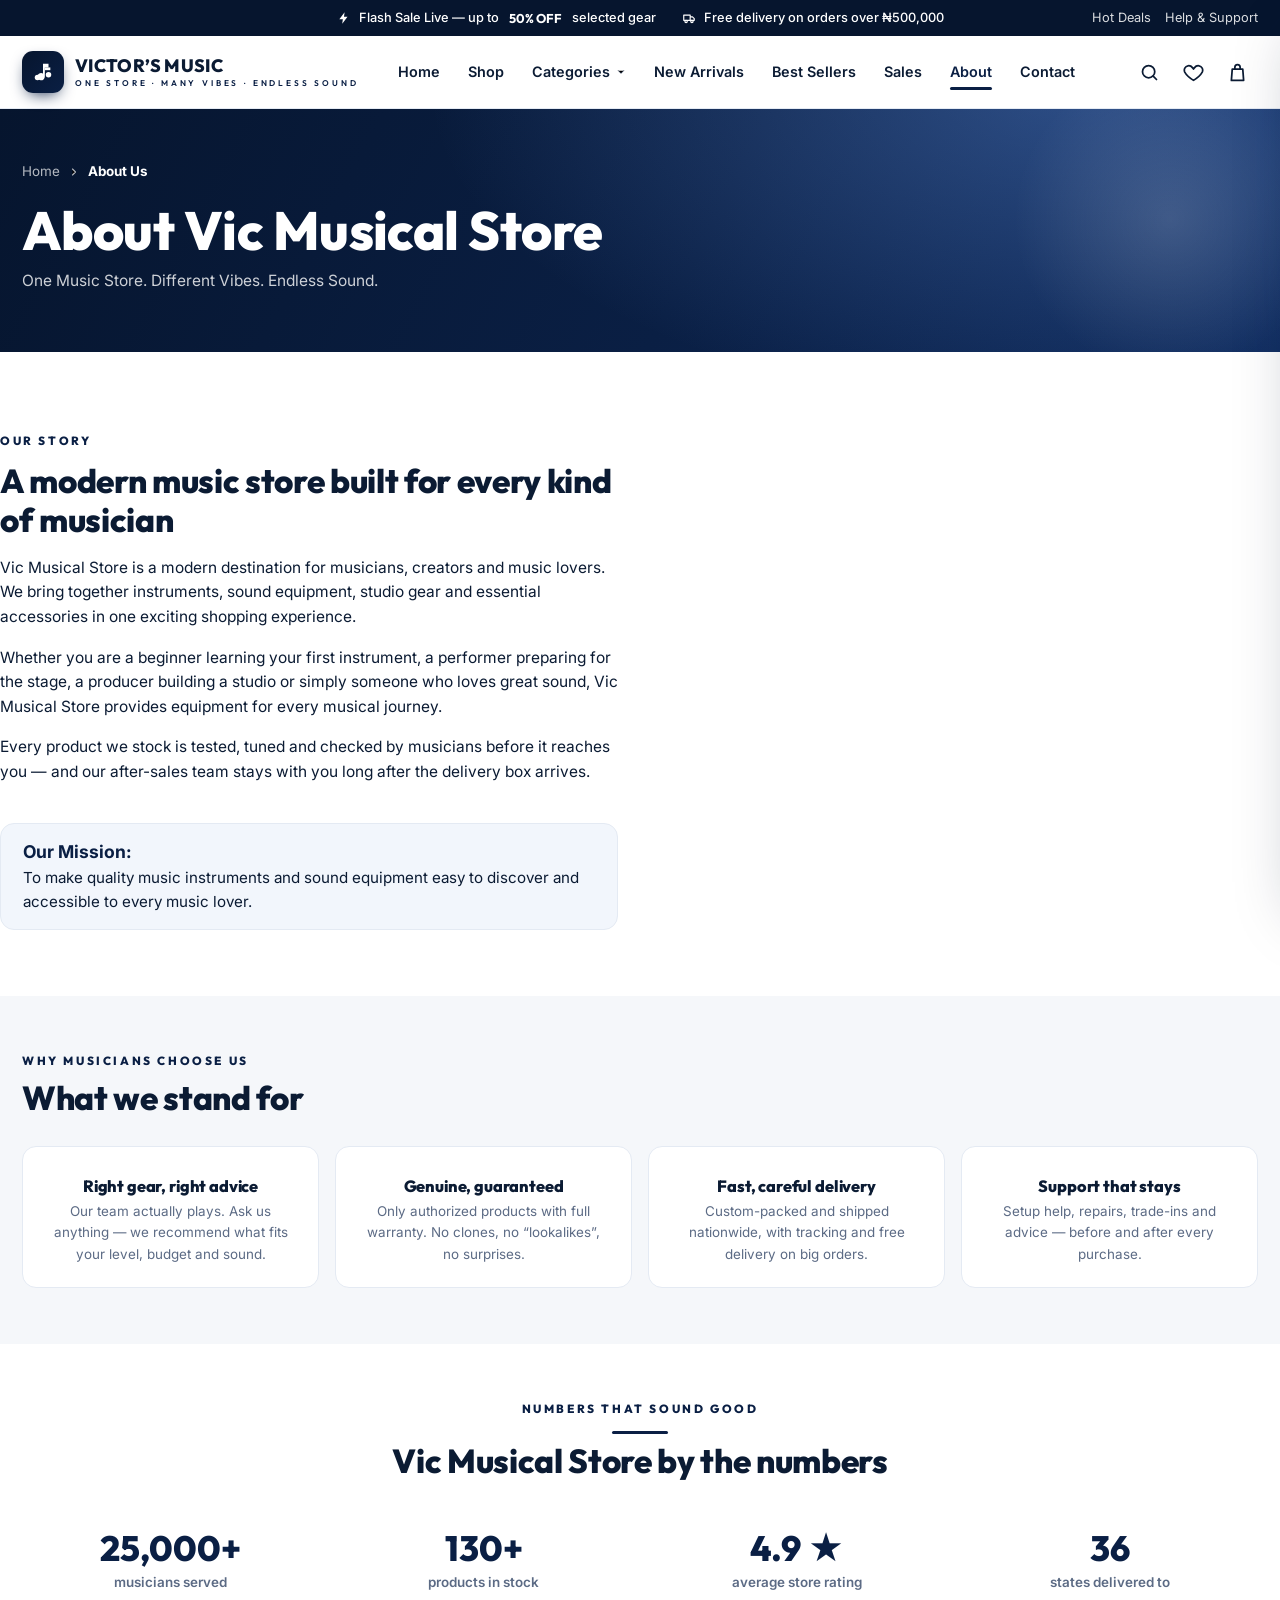
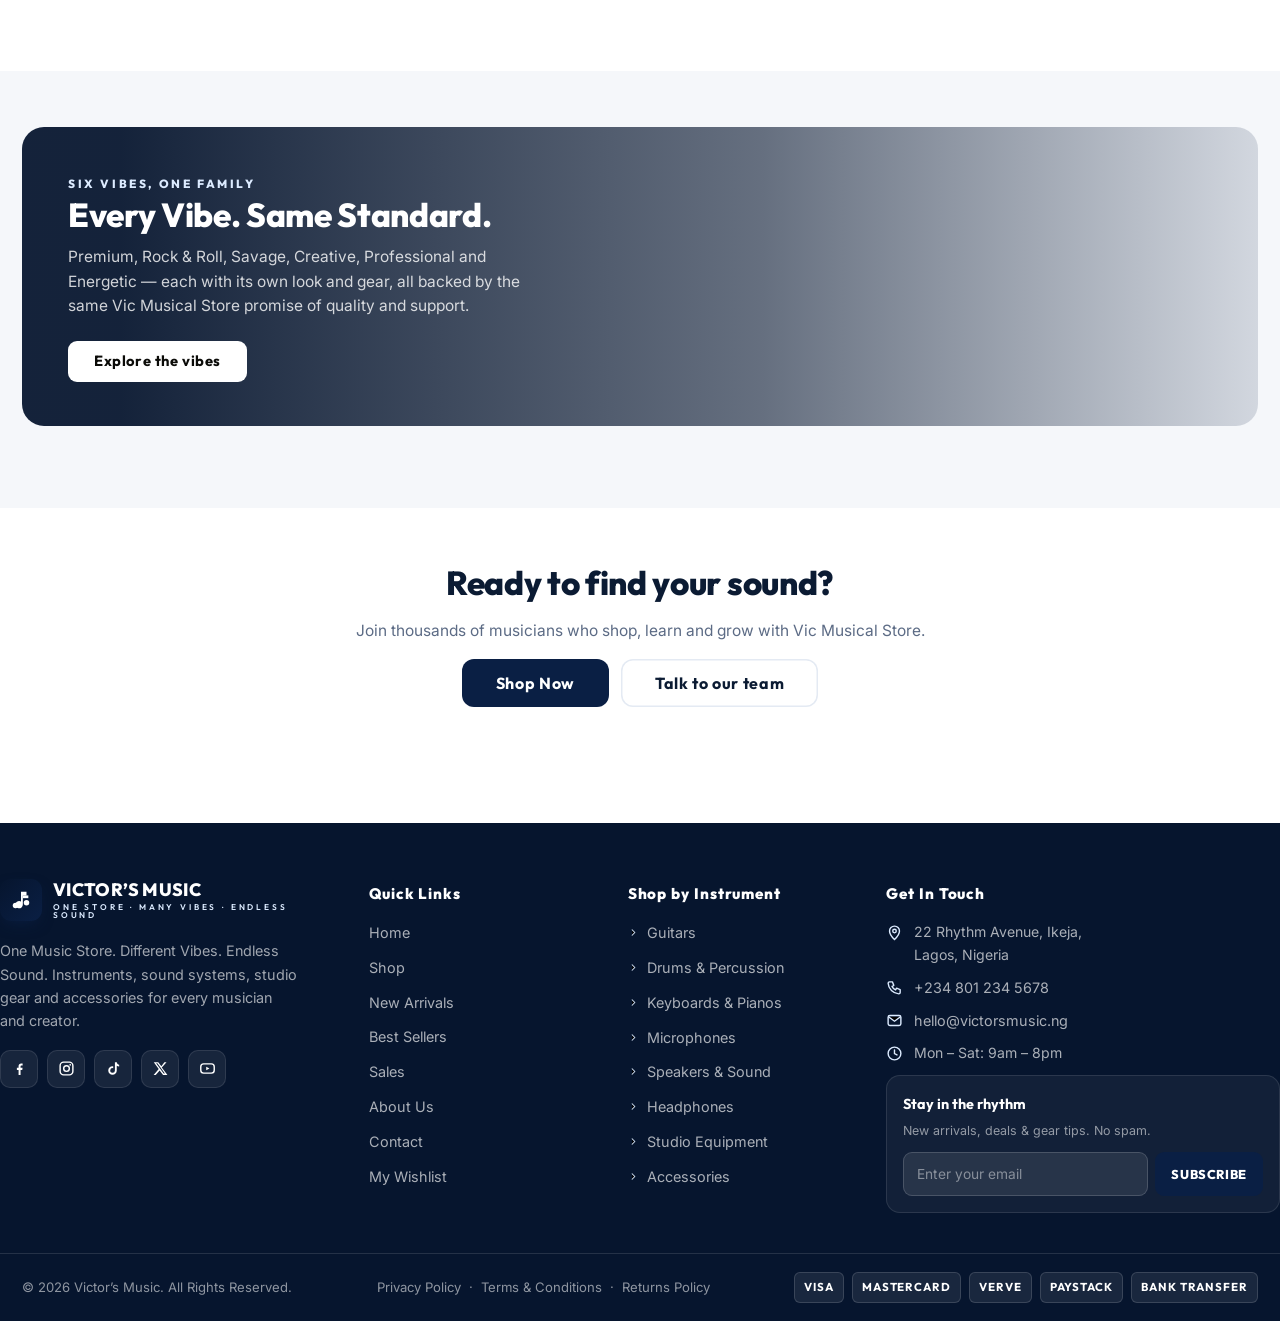
==== commit 67ab790b: "Add files via upload" ====
--- a/about.html
+++ b/about.html
@@ -3,9 +3,9 @@
 <head>
 <meta charset="utf-8">
 <meta name="viewport" content="width=device-width, initial-scale=1, viewport-fit=cover">
-<title>About Victor's Music</title>
-<meta name="description" content="About Victor's Music — a modern destination for musicians, creators and music lovers in Nigeria.">
-<link rel="icon" href="data:image/svg+xml,<svg xmlns='http://www.w3.org/2000/svg' viewBox='0 0 100 100'><text y='.9em' font-size='90'>🎵</text></svg>">
+<title>About Vic Musical Store</title>
+<meta name="description" content="About Vic Musical Store — a modern destination for musicians, creators and music lovers in Nigeria.">
+<link rel="icon" href="data:image/svg+xml,<svg xmlns='http://www.w3.org/2000/svg' viewBox='0 0 24 24'><rect width='24' height='24' rx='5' fill='%230B0B08'/><path fill='%23D4AF37' d='M9 18V5l12-2v13'/><circle cx='6' cy='18' r='3' fill='%23D4AF37'/><circle cx='18' cy='16' r='3' fill='%23D4AF37'/></svg>">
 <link rel="preconnect" href="https://fonts.googleapis.com">
 <link rel="preconnect" href="https://fonts.gstatic.com" crossorigin>
 <link href="https://fonts.googleapis.com/css2?family=Inter:wght@400;500;600;700;800&family=Outfit:wght@500;600;700;800;900&display=swap" rel="stylesheet">
@@ -22,7 +22,7 @@
   <section class="page-hero">
     <div class="page-wrap">
       <div class="crumbs"><a href="index.html">Home</a><svg class="ic" viewBox="0 0 24 24"><path stroke="currentColor" stroke-width="2.2" stroke-linecap="round" stroke-linejoin="round" d="M9 6l6 6-6 6"/></svg><span class="here">About Us</span></div>
-      <h1>About Victor&rsquo;s Music</h1>
+      <h1>About Vic Musical Store</h1>
       <p class="lead">One Music Store. Different Vibes. Endless Sound.</p>
     </div>
     <div class="hero-deco"></div>
@@ -33,8 +33,8 @@
       <div>
         <span class="kicker" style="font-family:var(--font-head);font-weight:800;font-size:.74rem;letter-spacing:.22em;text-transform:uppercase;color:var(--brand)">Our story</span>
         <h2 style="margin:10px 0 16px">A modern music store built for every kind of musician</h2>
-        <p>Victor&rsquo;s Music is a modern destination for musicians, creators and music lovers. We bring together instruments, sound equipment, studio gear and essential accessories in one exciting shopping experience.</p>
-        <p>Whether you are a beginner learning your first instrument, a performer preparing for the stage, a producer building a studio or simply someone who loves great sound, Victor&rsquo;s Music provides equipment for every musical journey.</p>
+        <p>Vic Musical Store is a modern destination for musicians, creators and music lovers. We bring together instruments, sound equipment, studio gear and essential accessories in one exciting shopping experience.</p>
+        <p>Whether you are a beginner learning your first instrument, a performer preparing for the stage, a producer building a studio or simply someone who loves great sound, Vic Musical Store provides equipment for every musical journey.</p>
         <p>Every product we stock is tested, tuned and checked by musicians before it reaches you — and our after-sales team stays with you long after the delivery box arrives.</p>
         <div class="mini-stat" style="text-align:left;padding:0;margin-top:22px;display:inline-block;background:var(--surface-2);border:1px solid var(--line);border-radius:14px;padding:14px 22px">
           <b style="color:var(--brand);font-size:1.1rem">Our Mission:</b><br>
@@ -42,7 +42,7 @@
         </div>
       </div>
       <div>
-        <img src="https://ai-public.mastergo.com/ai/img_res/e27c6d89054668ee8a7a074ec1b21b3b.jpg" alt="Victor's Music store and studio space" onerror="this.onerror=null;this.style.display='none'">
+        <img src="https://ai-public.mastergo.com/ai/img_res/e27c6d89054668ee8a7a074ec1b21b3b.jpg" alt="Vic Musical Store store and studio space" onerror="this.onerror=null;this.style.display='none'">
       </div>
     </div>
   </section>
@@ -53,10 +53,10 @@
         <div><span class="kicker">Why musicians choose us</span><h2>What we stand for</h2></div>
       </div>
       <div class="about-values">
-        <div class="value-card"><div class="v-em">🎯</div><h4>Right gear, right advice</h4><p>Our team actually plays. Ask us anything — we recommend what fits your level, budget and sound.</p></div>
-        <div class="value-card"><div class="v-em">🛡️</div><h4>Genuine, guaranteed</h4><p>Only authorized products with full warranty. No clones, no &ldquo;lookalikes&rdquo;, no surprises.</p></div>
-        <div class="value-card"><div class="v-em">🚚</div><h4>Fast, careful delivery</h4><p>Custom-packed and shipped nationwide, with tracking and free delivery on big orders.</p></div>
-        <div class="value-card"><div class="v-em">🤝</div><h4>Support that stays</h4><p>Setup help, repairs, trade-ins and advice — before and after every purchase.</p></div>
+        <div class="value-card"><div class="v-em" data-ic="target"></div><h4>Right gear, right advice</h4><p>Our team actually plays. Ask us anything — we recommend what fits your level, budget and sound.</p></div>
+        <div class="value-card"><div class="v-em" data-ic="shield"></div><h4>Genuine, guaranteed</h4><p>Only authorized products with full warranty. No clones, no &ldquo;lookalikes&rdquo;, no surprises.</p></div>
+        <div class="value-card"><div class="v-em" data-ic="truck"></div><h4>Fast, careful delivery</h4><p>Custom-packed and shipped nationwide, with tracking and free delivery on big orders.</p></div>
+        <div class="value-card"><div class="v-em" data-ic="support"></div><h4>Support that stays</h4><p>Setup help, repairs, trade-ins and advice — before and after every purchase.</p></div>
       </div>
     </div>
   </section>
@@ -64,7 +64,7 @@
   <section class="section">
     <div class="page-wrap">
       <div class="sec-head center-head" style="justify-content:center">
-        <div><span class="kicker">Numbers that sound good</span><h2>Victor&rsquo;s Music by the numbers</h2></div>
+        <div><span class="kicker">Numbers that sound good</span><h2>Vic Musical Store by the numbers</h2></div>
       </div>
       <div style="display:grid;grid-template-columns:repeat(4,1fr);gap:16px" class="stat-row">
         <div class="mini-stat"><div class="n">25,000+</div><div class="l">musicians served</div></div>
@@ -83,8 +83,8 @@
         <div class="bn-in">
           <span class="kicker">Six vibes, one family</span>
           <h2>Every Vibe. Same Standard.</h2>
-          <p>Premium, Rock &amp; Roll, Savage, Creative, Professional and Energetic — each with its own look and gear, all backed by the same Victor&rsquo;s Music promise of quality and support.</p>
-          <a class="btn" href="shop.html" style="background:#fff;color:#06152E">Explore the vibes</a>
+          <p>Premium, Rock &amp; Roll, Savage, Creative, Professional and Energetic — each with its own look and gear, all backed by the same Vic Musical Store promise of quality and support.</p>
+          <a class="btn" href="shop.html" style="background:#fff;color:#0B0B08">Explore the vibes</a>
         </div>
       </div>
     </div>
@@ -93,7 +93,7 @@
   <section class="section">
     <div class="page-wrap" style="text-align:center;max-width:760px">
       <h2>Ready to find your sound?</h2>
-      <p class="muted">Join thousands of musicians who shop, learn and grow with Victor&rsquo;s Music.</p>
+      <p class="muted">Join thousands of musicians who shop, learn and grow with Vic Musical Store.</p>
       <div style="display:flex;gap:12px;justify-content:center;flex-wrap:wrap;margin-top:10px">
         <a class="btn btn-lg" href="shop.html">Shop Now</a>
         <a class="btn btn-lg btn-ghost" href="contact.html">Talk to our team</a>
@@ -107,6 +107,7 @@
 
 <script src="js/data.js"></script>
 <script src="js/core.js"></script>
+<script src="js/api.js"></script>
 <script src="js/layout.js"></script>
 <script src="js/cards.js"></script>
 <script src="js/pages-home.js"></script>
@@ -115,6 +116,8 @@
 <script src="js/pages-cart.js"></script>
 <script src="js/pages-checkout.js"></script>
 <script src="js/pages-misc.js"></script>
+<script src="js/pages-auth.js"></script>
+<script src="js/pages-admin.js"></script>
 <script src="js/boot.js"></script>
 </body>
 </html>
